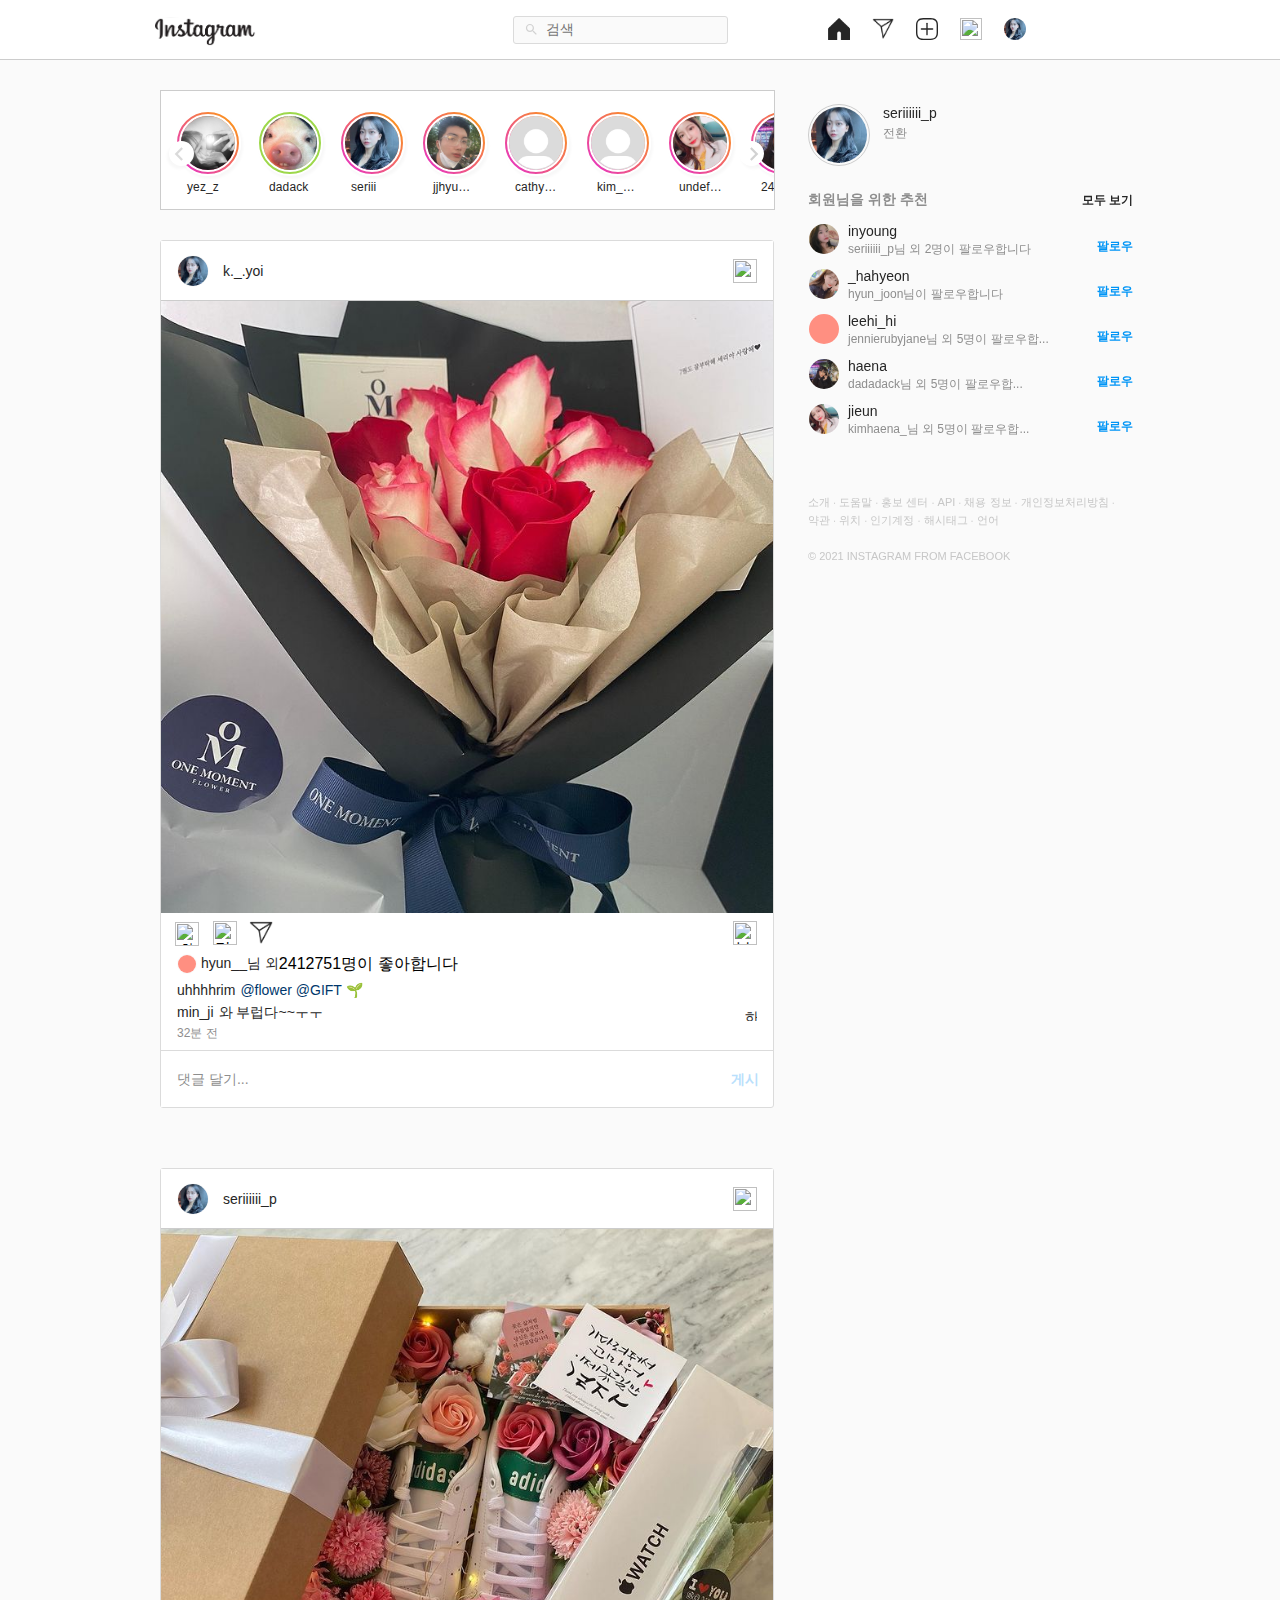
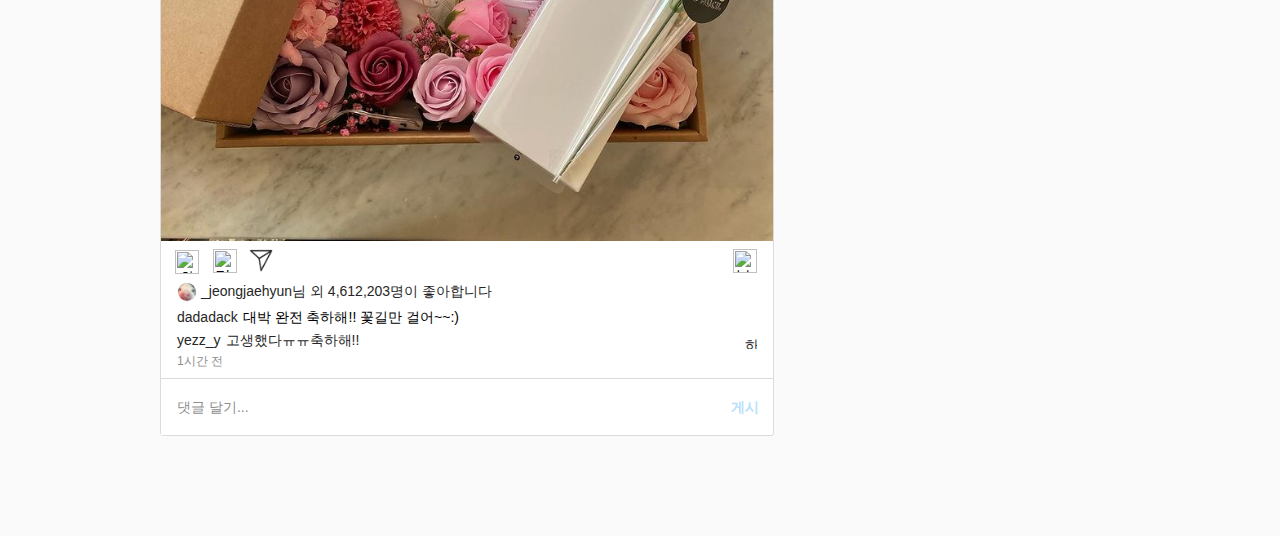
==== main.html @ aa0872ca "update" ====
<html>
  <head>
    <meta charset="utf-8">
    <meta name="viewport" content="width=device-width">
    <title>Instagram</title>
    <link href="stylesheets/common.css" rel="stylesheet" type="text/css" />
    <link href="stylesheets/main.css" rel="stylesheet" type="text/css" />
    <script src="https://code.jquery.com/jquery-3.6.0.min.js"></script>
    <script src="https://code.jquery.com/ui/1.12.1/jquery-ui.js"></script>
  </head>
  <body>
  <div id="wrap">
    <!--header-->
    <header id="header">
      <div id="header_inner">
        <div id="logo">
          <a href="#">
            <h1>
              <img src="images/logo_text.png" alt="로고"/>
            </h1>
          </a>
        </div>
        <div class="search_box">
          <input onkeyup="filter()" id="value" class="search" type="Search" name="" placeholder="검색">
          <button>
            <svg width="15" height="15" viewBox="0 0 100 100" fill="none" xmlns="http://www.w3.org/2000/svg" style="fill:#d2d2d2;">
              <path d="M64.5833 58.3333H61.2917L60.125 57.2083C64.2083 52.4583 66.6667 46.2917 66.6667 39.5833C66.6667 24.625 54.5417 12.5 39.5833 12.5C24.625 12.5 12.5 24.625 12.5 39.5833C12.5 54.5417 24.625 66.6667 39.5833 66.6667C46.2917 66.6667 52.4583 64.2083 57.2083 60.125L58.3333 61.2917V64.5833L79.1667 85.375L85.375 79.1667L64.5833 58.3333ZM39.5833 58.3333C29.2083 58.3333 20.8333 49.9583 20.8333 39.5833C20.8333 29.2083 29.2083 20.8333 39.5833 20.8333C49.9583 20.8333 58.3333 29.2083 58.3333 39.5833C58.3333 49.9583 49.9583 58.3333 39.5833 58.3333Z" fill="#d2d2d2;"/>
              <path d="M64.5833 58.3333H61.2917L60.125 57.2083C64.2083 52.4583 66.6667 46.2917 66.6667 39.5833C66.6667 24.625 54.5417 12.5 39.5833 12.5C24.625 12.5 12.5 24.625 12.5 39.5833C12.5 54.5417 24.625 66.6667 39.5833 66.6667C46.2917 66.6667 52.4583 64.2083 57.2083 60.125L58.3333 61.2917V64.5833L79.1667 85.375L85.375 79.1667L64.5833 58.3333ZM39.5833 58.3333C29.2083 58.3333 20.8333 49.9583 20.8333 39.5833C20.8333 29.2083 29.2083 20.8333 39.5833 20.8333C49.9583 20.8333 58.3333 29.2083 58.3333 39.5833C58.3333 49.9583 49.9583 58.3333 39.5833 58.3333Z" fill="url(#paint0_linear)"/>
            </svg>
          </button>
        </div>
        <div class="container">

          <div class="item">
            <span class="icon2"><img src="images/me.jpeg" alt="no"/></span>
            <span class="name">seriiiiii_p</span>
          </div>
  
          <div class="item">
            <span class="icon2"><img src="images/circle_1.jpeg" alt="no"/></span>
            <span class="name">dadack</span>
          </div>
  
          <div class="item">
            <span class="icon2"><img src="images/circle_11.jpeg" alt="no"/></span>
            <span class="name">yez_z</span>
          </div>
  
          <div class="item">
            <span class="icon2"><img src="images/circle_10.jpeg" alt="no"/></span>
            <span class="name">inyoung</span>
          </div>
  
          <div class="item">
            <span class="icon2"><img src="images/circle_8.jpeg" alt="no"/></span>
            <span class="name">_hahyeon</span>
          </div>
  
          <div class="item">
            <span class="icon2"><img src="images/circle_2.jpeg" alt="no"/></span>
            <span class="name">leehi_hi</span>
          </div>
  
          <div class="item">
            <span class="icon2"><img src="images/circle_7.jpeg" alt="no"/></span>
            <span class="name">haena</span>
          </div>
  
          <div class="item">
            <span class="icon2"><img src="images/circle_0.jpeg" alt="no"/></span>
            <span class="name">hyunJoon</span>
          </div>
        </div>
        <div class="icon">
          <ul>
            <li><a href="http://127.0.0.1:3000/main">
              <img src="images/home.png" alt="홈"/>
            </a></li>
            <li><a href="#">
              <img src="images/dm.png" alt="디엠"/>
            </a></li>
            <li class="plus"><a href="#">
              <svg  aria-label="새로운 게시물" class="_8-yf5 " color="#262626" fill="#262626" height="22" role="img" viewBox="0 0 48 48" width="22"><path d="M31.8 48H16.2c-6.6 0-9.6-1.6-12.1-4C1.6 41.4 0 38.4 0 31.8V16.2C0 9.6 1.6 6.6 4 4.1 6.6 1.6 9.6 0 16.2 0h15.6c6.6 0 9.6 1.6 12.1 4C46.4 6.6 48 9.6 48 16.2v15.6c0 6.6-1.6 9.6-4 12.1-2.6 2.5-5.6 4.1-12.2 4.1zM16.2 3C10 3 7.8 4.6 6.1 6.2 4.6 7.8 3 10 3 16.2v15.6c0 6.2 1.6 8.4 3.2 10.1 1.6 1.6 3.8 3.1 10 3.1h15.6c6.2 0 8.4-1.6 10.1-3.2 1.6-1.6 3.1-3.8 3.1-10V16.2c0-6.2-1.6-8.4-3.2-10.1C40.2 4.6 38 3 31.8 3H16.2z"></path>
                <path d="M36.3 25.5H11.7c-.8 0-1.5-.7-1.5-1.5s.7-1.5 1.5-1.5h24.6c.8 0 1.5.7 1.5 1.5s-.7 1.5-1.5 1.5z"></path><path d="M24 37.8c-.8 0-1.5-.7-1.5-1.5V11.7c0-.8.7-1.5 1.5-1.5s1.5.7 1.5 1.5v24.6c0 .8-.7 1.5-1.5 1.5z"></path>
              </svg>
            </a></li>
            <li><a href="#">
              <img src="https://s3.ap-northeast-2.amazonaws.com/cdn.wecode.co.kr/bearu/heart.png" alt="하트"/>
            </a></li>
            <li class="me" ><a href="#">
              <img src="images/me.jpeg" style="border-radius:50%;" alt="프로필"/>
            </a></li>
          </ul>
        </div>
      </div>
    </header>
    <!--main-->
    <div id="main">
      <section class="section02">
        <div class="relate_product">
          <div class="relate_item">
            <ul class="item_list">
              <li>
                <a href="#"><img src="images/circle_11.jpeg" alt="no"/></a>
                <span class="h_uhZ">yez_z</span>
              </li>
              <li>
                <a href="#"><img src="images/circle_1.jpeg" alt="no"/></a>
                <span class="h_uhZ">dadack</span>
              </li>
              <li>
                <a href="#"><img src="images/me.jpeg" alt="no"/></a>
                <span class="h_uhZ">seriii</span>
              </li>
              <li>
                <a href="#"><img src="images/circle_0.jpeg" alt="no"/></a>
                <span class="h_uhZ">jjhyun_joon</span>
              </li>
              <li>
                <a href="#"><img src="images/circle_no.jpeg" alt="no"/></a>
                <span class="h_uhZ">cathy_a_</span>
              </li>
              <li>
                <a href="#"><img src="images/circle_no.jpeg" alt="no"/></a>
                <span class="h_uhZ">kim_whal</span>
              </li>
              <li>
                <a href="#"><img src="images/circle_9.jpeg" alt="no"/></a>
                <span class="h_uhZ">undefinable_</span>
              </li>
              <li>
                <a href="#"><img src="images/circle_7.jpeg" alt="no"/></a>
                <span class="h_uhZ">24.5pk</span>
              </li>
              <li>
                <a href="#"><img src="images/circle_12.jpeg" alt="no"/></a>
                <span class="h_uhZ">soyoung</span>
              </li>
              <li>
                <a href="#"><img src="images/circle_no.jpeg" alt="no"/></a>
                <span class="h_uhZ">soooobin</span>
              </li>
              <li>
                <a href="#"><img src="images/circle_5.jpeg" alt="no"/></a>
                <span class="h_uhZ">heeyoung</span>
              </li>
              <li>
                <a href="#"><img src="images/circle_6.jpeg" alt="no"/></a>
                <span class="h_uhZ">kyung_a</span>
              </li>
              <li>
                <a href="#"><img src="images/circle_15.jpeg" alt="no"/></a>
                <span class="h_uhZ">jian_</span>
              </li>
              <li>
                <a href="#"><img src="images/circle_1.jpeg" alt="no"/></a>
                <span class="h_uhZ">daye_choi</span>
              </li>
              <li>
                <a href="#"><img src="images/circle_3.jpeg" alt="no"/></a>
                <span class="h_uhZ">dayoon_</span>
              </li>
              <li>
                <a href="#"><img src="images/circle_4.jpeg" alt="no"/></a>
                <span class="h_uhZ">soung_hyun</span>
              </li>
            </ul>
            <button type="button" class="btn_prev">
              <svg width="8.64" height="14" viewBox="0 0 9 14" fill="none" style="opacity:80%;">
                <path d="M1.68992 0L0.0449219 1.645L5.38825 7L0.0449219 12.355L1.68992 14L8.68992 7L1.68992 0Z" fill="#d2d2d2" />
              </svg>
            </button>
            <button type="button" class="btn_next">
              <svg width="8.64" height="14" viewBox="0 0 9 14" fill="none">
                <path d="M1.68992 0L0.0449219 1.645L5.38825 7L0.0449219 12.355L1.68992 14L8.68992 7L1.68992 0Z" fill="#d2d2d2" />
              </svg>
            </button>
          </div>
        </div>
      </section>
    </div>
    <!--feed-->
    <main>
      <div class="feeds">
        <article>
          <header>
            <div class="profile-of-article">
              <img class="img-profile pic" src="images/me.jpeg" alt="피드 프로필 이미지">
              <span class="userID main-id point-span">k._.yoi</span>
            </div>
            <img id="more" class="icon-react icon-more" src="https://s3.ap-northeast-2.amazonaws.com/cdn.wecode.co.kr/bearu/more.png" alt="more">
          </header>
          <div class="main-image">
            <img src="images/img_2.jpeg" alt="큰 이미지" class="mainPic">
          </div>
          <div class="icons-react">
            <div class="icons-left">
              <!--좋아요버튼-->
              <button class="visual" onclick="visual();">
              <img id="img1" class="icon-react" onclick="count('plus')" src="https://s3.ap-northeast-2.amazonaws.com/cdn.wecode.co.kr/bearu/heart.png" alt="하트">
              <svg id="img2" aria-label="좋아요 취소" class="_8-yf5 " onclick='count("minus")' color="#ed4956" fill="#ed4956" height="24" role="img" viewBox="0 0 48 48" width="24">
                <path d="M34.6 3.1c-4.5 0-7.9 1.8-10.6 5.6-2.7-3.7-6.1-5.5-10.6-5.5C6 3.1 0 9.6 0 17.6c0 7.3 5.4 12 10.6 16.5.6.5 1.3 1.1 1.9 1.7l2.3 2c4.4 3.9 6.6 5.9 7.6 6.5.5.3 1.1.5 1.6.5s1.1-.2 1.6-.5c1-.6 2.8-2.2 7.8-6.8l2-1.8c.7-.6 1.3-1.2 2-1.7C42.7 29.6 48 25 48 17.6c0-8-6-14.5-13.4-14.5z"></path>
              </svg>
              </button>
              <img class="icon-react" src="https://s3.ap-northeast-2.amazonaws.com/cdn.wecode.co.kr/bearu/comment.png" alt="말풍선">
              <img class="icon-react" src="images/dm.png" alt="DM">  
            </div>
            <img class="icon-react" src="https://s3.ap-northeast-2.amazonaws.com/cdn.wecode.co.kr/bearu/bookmark.png" alt="북마크">
          </div>
          <div class="reaction">
            <div class="liked-people">
              <img class="pic" src="images/circle_2.jpeg" alt="프로필">
              <p><span class="point-span">hyun__</span>님 <span class="point-span">외 <div id="result">2412751</div>명</span>이 좋아합니다</p>
            </div>
            <div class="description">
              <p><span class="point-span userID">uhhhhrim</span><span class="at-tag">@flower @GIFT</span> 🌱</p>
            </div>
            <div class="comment-section">
              <ul class="comments">
                <li>
                  <span><span class="point-span userID">min_ji</span>와 부럽다~~ㅜㅜ</span>
                  <div>
                    <img class="comment-more" src="https://s3.ap-northeast-2.amazonaws.com/cdn.wecode.co.kr/bearu/more.png" alt="more">
                    <div class="comment-like">
                      <img class="comment-heart" src="https://s3.ap-northeast-2.amazonaws.com/cdn.wecode.co.kr/bearu/heart.png" alt="하트">
                      <img class="comment-heart-liked" src="images/liked.png" alt="좋아요된하트">
                    </div>
                  </div>
                </li>
              </ul>
              <div class="time-log">
                <span>32분 전</span>
              </div>
            </div>
          </div>
          <div class="hl"></div>
          <div class="comment">
            <input id="input-comment" class="input-comment" type="text" placeholder="댓글 달기..." >
            <button type="submit" class="submit-comment" disabled>게시</button>
          </div>
        </article>
        <article>
          <header>
            <div class="profile-of-article">
              <img class="img-profile pic" src="images/me.jpeg" alt="피드 프로필사진">
              <span class="userID main-id point-span">seriiiiii_p</span>
            </div>
            <img class="icon-react icon-more" src="https://s3.ap-northeast-2.amazonaws.com/cdn.wecode.co.kr/bearu/more.png" alt="more">
          </header>
          <div class="main-image">
            <img src="images/img_1.jpeg" alt="no" class="mainPic">
          </div>
          <div class="icons-react">
            <div class="icons-left">
              <button class="visual" onclick="visual();">
                <img id="img3" class="icon-react" src="https://s3.ap-northeast-2.amazonaws.com/cdn.wecode.co.kr/bearu/heart.png" alt="하트">
                <svg id="img4" aria-label="좋아요 취소" class="_8-yf5 " color="#ed4956" fill="#ed4956" height="24" role="img" viewBox="0 0 48 48" width="24">
                  <path d="M34.6 3.1c-4.5 0-7.9 1.8-10.6 5.6-2.7-3.7-6.1-5.5-10.6-5.5C6 3.1 0 9.6 0 17.6c0 7.3 5.4 12 10.6 16.5.6.5 1.3 1.1 1.9 1.7l2.3 2c4.4 3.9 6.6 5.9 7.6 6.5.5.3 1.1.5 1.6.5s1.1-.2 1.6-.5c1-.6 2.8-2.2 7.8-6.8l2-1.8c.7-.6 1.3-1.2 2-1.7C42.7 29.6 48 25 48 17.6c0-8-6-14.5-13.4-14.5z"></path>
                </svg>
                </button>
              <img class="icon-react" src="https://s3.ap-northeast-2.amazonaws.com/cdn.wecode.co.kr/bearu/comment.png" alt="말풍선">
              <img class="icon-react" src="images/dm.png" alt="DM">  
            </div>
            <img class="icon-react" src="https://s3.ap-northeast-2.amazonaws.com/cdn.wecode.co.kr/bearu/bookmark.png" alt="북마크">
          </div>
          <div class="reaction">
            <div class="liked-people">
              <img class="pic" src="images/circle_1.jpeg" alt="프로필">
              <p><span class="point-span">_jeongjaehyun</span>님 <span class="point-span" id="result1">외 4,612,203명</span>이 좋아합니다</p>
            </div>
            <div class="description">
              <p><span class="point-span userID">dadadack</span>대박 완전 축하해!! 꽃길만 걸어~~:)</p>
            </div>
            <div class="comment-section">
              <ul class="comments">
                <li>
                  <span><span class="point-span userID">yezz_y</span>고생했다ㅠㅠ축하해!!</span>
                  <div>
                    <img class="comment-more" src="https://s3.ap-northeast-2.amazonaws.com/cdn.wecode.co.kr/bearu/more.png" alt="more">
                    <div class="comment-like">
                      <img class="comment-heart" oclick='count("plus")' src="https://s3.ap-northeast-2.amazonaws.com/cdn.wecode.co.kr/bearu/heart.png" alt="하트">
                      <img class="comment-heart-liked" oclick='count("minus")' src="images/liked.png" alt="좋아요된하트">
                    </div>
                  </div>
                </li>
              </ul>
              <div class="time-log">
                <span>1시간 전</span>
              </div>
            </div>
          </div>
          <div class="hl"></div>
          <div class="comment">
            <input id="input-comment2" class="input-comment" type="text" placeholder="댓글 달기..." >
            <button type="submit" class="submit-comment" disabled>게시</button>
          </div>
        </article>
      </div>
      <div class="main-right">
        <div class="myProfile">
          <img class="pic" src="images/me.jpeg" alt="프로필">
          <div class="pic_2">
            <span class="userID point-span">seriiiiii_p</span>
            <a href="#"><span class="sub-span">전환</span></a>  
          </div>
        </div>
        <div class="section-recommend">
          <div class="menu-title">
            <span class="sub-title">회원님을 위한 추천</span>
            <a href="#"><span class="find-more">모두 보기</span></a>
          </div>
          <ul class="recommend-list">
            <li>
              <div class="recommend-friend-profile">
                <img class="img-profile" src="images/circle_10.jpeg" alt="프로필">
                <div class="profile-text">
                  <span class="userID point-span">inyoung</span>
                  <span class="sub-span">seriiiiii_p님 외 2명이 팔로우합니다</span>
              </div>
              </div>
              <span class="btn-follow">팔로우</span>
            </li>
            <li>
              <div class="recommend-friend-profile">
                <img class="img-profile" src="images/circle_8.jpeg" alt="프로필">
                <div class="profile-text">
                  <span class="userID point-span">_hahyeon</span>
                  <span class="sub-span">hyun_joon님이 팔로우합니다</span>  
                </div>
              </div>
              <span class="btn-follow">팔로우</span>
            </li>
            <li>
              <div class="recommend-friend-profile">
                <img class="img-profile" src="images/circle_2.jpeg" alt="프로필">
                <div class="profile-text">
                  <span class="userID point-span">leehi_hi</span>
                  <span class="sub-span">jennierubyjane님 외 5명이 팔로우합...</span>  
                </div>
              </div>
              <span class="btn-follow">팔로우</span>
            </li>
            <li>
              <div class="recommend-friend-profile">
                <img class="img-profile" src="images/circle_7.jpeg" alt="프로필">
                <div class="profile-text">
                  <span class="userID point-span">haena</span>
                  <span class="sub-span">dadadack님 외 5명이 팔로우합...</span>  
                </div>
              </div>
              <span class="btn-follow">팔로우</span>
            </li>
            <li>
              <div class="recommend-friend-profile">
                <img class="img-profile" src="images/circle_9.jpeg" alt="프로필">
                <div class="profile-text">
                  <span class="userID point-span">jieun</span>
                  <span class="sub-span">kimhaena_님 외 5명이 팔로우합...</span>  
                </div>
              </div>
              <span class="btn-follow">팔로우</span>
            </li>
          </ul>
        </div>
        <footer>
          <p class="insta-sccript">
            소개 ∙ 도움말 ∙ 홍보 센터 ∙ API ∙ 채용 정보 ∙ 개인정보처리방침 ∙ <br>약관 ∙ 위치 ∙ 인기계정 ∙ 해시태그 ∙ 언어
            <br><br>
            © 2021 INSTAGRAM FROM FACEBOOK
          </p>
        </footer>
      </div>
    </main>
    <!--pop_up-->
    <div id="new_feed">
      <button>
        <svg width="35px" height="35px" viewBox="0 0 100 100" fill="#383838;" xmlns="http://www.w3.org/2000/svg">
          <path d="M79.1673 26.709L73.2923 20.834L50.0007 44.1257L26.709 20.834L20.834 26.709L44.1257 50.0007L20.834 73.2923L26.709 79.1673L50.0007 55.8757L73.2923 79.1673L79.1673 73.2923L55.8757 50.0007L79.1673 26.709Z" fill="#383838;"/>
          <path d="M79.1673 26.709L73.2923 20.834L50.0007 44.1257L26.709 20.834L20.834 26.709L44.1257 50.0007L20.834 73.2923L26.709 79.1673L50.0007 55.8757L73.2923 79.1673L79.1673 73.2923L55.8757 50.0007L79.1673 26.709Z" fill="url(#paint0_linear)"/>
          </svg>            
      </button>
      <div class="new_feed_inner">
        <h3>새 게시물 만들기</h3>
        <div>
          <svg aria-label="이미지나 동영상과 같은 미디어를 나타내는 아이콘" class="_8-yf5 " color="#262626" fill="#262626" height="77" role="img" viewBox="0 0 97.6 77.3" width="96">
            <path d="M16.3 24h.3c2.8-.2 4.9-2.6 4.8-5.4-.2-2.8-2.6-4.9-5.4-4.8s-4.9 2.6-4.8 5.4c.1 2.7 2.4 4.8 5.1 4.8zm-2.4-7.2c.5-.6 1.3-1 2.1-1h.2c1.7 0 3.1 1.4 3.1 3.1 0 1.7-1.4 3.1-3.1 3.1-1.7 0-3.1-1.4-3.1-3.1 0-.8.3-1.5.8-2.1z" fill="currentColor"></path>
            <path d="M84.7 18.4L58 16.9l-.2-3c-.3-5.7-5.2-10.1-11-9.8L12.9 6c-5.7.3-10.1 5.3-9.8 11L5 51v.8c.7 5.2 5.1 9.1 10.3 9.1h.6l21.7-1.2v.6c-.3 5.7 4 10.7 9.8 11l34 2h.6c5.5 0 10.1-4.3 10.4-9.8l2-34c.4-5.8-4-10.7-9.7-11.1zM7.2 10.8C8.7 9.1 10.8 8.1 13 8l34-1.9c4.6-.3 8.6 3.3 8.9 7.9l.2 2.8-5.3-.3c-5.7-.3-10.7 4-11 9.8l-.6 9.5-9.5 10.7c-.2.3-.6.4-1 .5-.4 0-.7-.1-1-.4l-7.8-7c-1.4-1.3-3.5-1.1-4.8.3L7 49 5.2 17c-.2-2.3.6-4.5 2-6.2zm8.7 48c-4.3.2-8.1-2.8-8.8-7.1l9.4-10.5c.2-.3.6-.4 1-.5.4 0 .7.1 1 .4l7.8 7c.7.6 1.6.9 2.5.9.9 0 1.7-.5 2.3-1.1l7.8-8.8-1.1 18.6-21.9 1.1zm76.5-29.5l-2 34c-.3 4.6-4.3 8.2-8.9 7.9l-34-2c-4.6-.3-8.2-4.3-7.9-8.9l2-34c.3-4.4 3.9-7.9 8.4-7.9h.5l34 2c4.7.3 8.2 4.3 7.9 8.9z" fill="currentColor"></path><path d="M78.2 41.6L61.3 30.5c-2.1-1.4-4.9-.8-6.2 1.3-.4.7-.7 1.4-.7 2.2l-1.2 20.1c-.1 2.5 1.7 4.6 4.2 4.8h.3c.7 0 1.4-.2 2-.5l18-9c2.2-1.1 3.1-3.8 2-6-.4-.7-.9-1.3-1.5-1.8zm-1.4 6l-18 9c-.4.2-.8.3-1.3.3-.4 0-.9-.2-1.2-.4-.7-.5-1.2-1.3-1.1-2.2l1.2-20.1c.1-.9.6-1.7 1.4-2.1.8-.4 1.7-.3 2.5.1L77 43.3c1.2.8 1.5 2.3.7 3.4-.2.4-.5.7-.9.9z" fill="currentColor"></path>
        </svg>
          <span>사진과 동영상을 여기에 끌어다 놓으세요</span>
          <button><a>컴퓨터에서 선택</a></button>
        </div>
      </div>
    </div>
    <!--pop_up-->
    <div id="profile_box" style="width:100%; height:100%; display:none;">
      <div class="box"></div>
      <div id="my_profile">
        <div>
          <ul>
            <li>
              <a href="#">
                <svg aria-label="프로필" class="_8-yf5 " color="#262626" fill="#262626" height="16" role="img" viewBox="0 0 32 32" width="16">
                  <path d="M16 0C7.2 0 0 7.1 0 16c0 4.8 2.1 9.1 5.5 12l.3.3C8.5 30.6 12.1 32 16 32s7.5-1.4 10.2-3.7l.3-.3c3.4-3 5.5-7.2 5.5-12 0-8.9-7.2-16-16-16zm0 29c-2.8 0-5.3-.9-7.5-2.4.5-.9.9-1.3 1.4-1.8.7-.5 1.5-.8 2.4-.8h7.2c.9 0 1.7.3 2.4.8.5.4.9.8 1.4 1.8-2 1.5-4.5 2.4-7.3 2.4zm9.7-4.4c-.5-.9-1.1-1.5-1.9-2.1-1.2-.9-2.7-1.4-4.2-1.4h-7.2c-1.5 0-3 .5-4.2 1.4-.8.6-1.4 1.2-1.9 2.1C4.2 22.3 3 19.3 3 16 3 8.8 8.8 3 16 3s13 5.8 13 13c0 3.3-1.2 6.3-3.3 8.6zM16 5.7c-3.9 0-7 3.1-7 7s3.1 7 7 7 7-3.1 7-7-3.1-7-7-7zm0 11c-2.2 0-4-1.8-4-4s1.8-4 4-4 4 1.8 4 4-1.8 4-4 4z"></path>
                </svg>
              </a>
            </li>
            <li><a href="#"><span>프로필</span></a></li>
          </ul>
        </div>
        <div>
          <ul>
            <li>
              <a href="#">
                <svg aria-label="저장됨" class="_8-yf5 " color="#262626" fill="#262626" height="16" role="img" viewBox="0 0 32 32" width="16">
                  <path d="M28.7 32c-.4 0-.8-.2-1.1-.4L16 19.9 4.4 31.6c-.4.4-1.1.6-1.6.3-.6-.2-.9-.8-.9-1.4v-29C1.8.7 2.5 0 3.3 0h25.4c.8 0 1.5.7 1.5 1.5v29c0 .6-.4 1.2-.9 1.4-.2.1-.4.1-.6.1zM4.8 3v23.9l9.4-9.4c.9-.9 2.6-.9 3.5 0l9.4 9.4V3H4.8z"></path>
                </svg>
              </a>
            </li>
            <li><a href="#"><span>저장됨</span></a></li>
          </ul>
        </div>
        <div>
          <ul>
            <li>
              <a href="#">
                <svg aria-label="설정" class="_8-yf5 " color="#262626" fill="#262626" height="16" role="img" viewBox="0 0 32 32" width="16">
                  <path d="M31.2 13.4l-1.4-.7c-.1 0-.2-.1-.2-.2v-.2c-.3-1.1-.7-2.1-1.3-3.1v-.1l-.2-.1v-.3l.5-1.5c.2-.5 0-1.1-.4-1.5l-1.9-1.9c-.4-.4-1-.5-1.5-.4l-1.5.5H23l-.1-.1h-.1c-1-.5-2-1-3.1-1.3h-.2c-.1 0-.1-.1-.2-.2L18.6.9c-.2-.5-.7-.9-1.2-.9h-2.7c-.5 0-1 .3-1.3.8l-.7 1.4c0 .1-.1.2-.2.2h-.2c-1.1.3-2.1.7-3.1 1.3h-.1l-.1.2h-.3l-1.5-.5c-.5-.2-1.1 0-1.5.4L3.8 5.7c-.4.4-.5 1-.4 1.5l.5 1.5v.5c-.5 1-1 2-1.3 3.1v.2c0 .1-.1.1-.2.2l-1.4.7c-.6.2-1 .7-1 1.2v2.7c0 .5.3 1 .8 1.3l1.4.7c.1 0 .2.1.2.2v.2c.3 1.1.7 2.1 1.3 3.1v.1l.2.1v.3l-.5 1.5c-.2.5 0 1.1.4 1.5l1.9 1.9c.3.3.6.4 1 .4.2 0 .3 0 .5-.1l1.5-.5H9l.1.1h.1c1 .5 2 1 3.1 1.3h.2c.1 0 .1.1.2.2l.7 1.4c.2.5.7.8 1.3.8h2.7c.5 0 1-.3 1.3-.8l.7-1.4c0-.1.1-.2.2-.2h.2c1.1-.3 2.1-.7 3.1-1.3h.1l.1-.1h.3l1.5.5c.1 0 .3.1.5.1.4 0 .7-.1 1-.4l1.9-1.9c.4-.4.5-1 .4-1.5l-.5-1.5V23l.1-.1v-.1c.5-1 1-2 1.3-3.1v-.2c0-.1.1-.1.2-.2l1.4-.7c.5-.2.8-.7.8-1.3v-2.7c0-.5-.4-1-.8-1.2zM16 27.1c-6.1 0-11.1-5-11.1-11.1S9.9 4.9 16 4.9s11.1 5 11.1 11.1-5 11.1-11.1 11.1z"></path>
                </svg>
              </a>
            </li>
            <li><a href="#"><span>설정</span></a></li>
          </ul>
        </div>
        <div>
          <ul>
            <li>
              <a href="#">
                <svg aria-label="계정 전환" class="_8-yf5 " color="#262626" fill="#262626" height="16" role="img" viewBox="0 0 32 32" width="16">
                  <path d="M10.3 10.7c0-.8-.7-1.5-1.5-1.5H4.9C7.2 5.4 11.4 3 16 3c3.6 0 7 1.5 9.5 4.1.5.6 1.5.6 2.1.1.6-.6.6-1.5.1-2.1-3-3.2-7.3-5-11.7-5C10.7 0 6 2.5 3 6.7V3.5C3 2.7 2.3 2 1.5 2S0 2.7 0 3.5v7.2c0 .8.7 1.5 1.5 1.5h7.3c.8 0 1.5-.6 1.5-1.5zm20.2 9.1h-7.2c-.8 0-1.5.7-1.5 1.5s.7 1.5 1.5 1.5h3.8C24.8 26.6 20.6 29 16 29c-3.6 0-7-1.5-9.5-4.1-.5-.6-1.5-.6-2.1-.1-.6.6-.6 1.5-.1 2.1 3 3.2 7.3 5 11.7 5 5.3 0 10-2.5 13-6.7v3.2c0 .8.7 1.5 1.5 1.5s1.5-.7 1.5-1.5v-7.2c0-.8-.7-1.4-1.5-1.4z"></path>
                </svg>
              </a>
            </li>
            <li><a href="#"><span>계정 전환</span></a></li>
          </ul>
        </div>
        <div>
          <ul>
            <li style="margin-left:55px;"><a href="#"><span>로그아웃</span></a></li>
          </ul>
        </div>
      </div>
    </div>
    <!--MORE_POP_UP-->
    <div id="more_background">
      <div id="more_box">
        <ul>
          <li><a style="color:#ed4956;" href="#">신고</a></li>
          <li><a style="color:#ed4956;" href="#">팔로우 취소</a></li>
          <li><a href="#">게시물로 이동</a></li>
          <li><a href="#">퍼가기</a></li>
          <li class="x"><a style="border-bottom:none;" href="#">취소</a></li>
        </ul>
      </div>
    </div>
  </div>
    <script src="javascripts/main.js"></script>
  </body>
</html>
---- stylesheets/common.css ----
* {
  box-sizing: border-box;
  font-family: 'helvetica neue', 'Apple SD Gothic Neo', Roboto, Helvetica, Arial, sans-serif;
}

body {
  background-color: #fafafa;
  padding: 0;
  margin: 0;
}
p, span {
  font-size: 14px;
}
ul,li {
  margin: 0;
  padding: 0;
  list-style-type: none;
  list-style-position: inside;
}
a{text-decoration:none;
  cursor:pointer;}
button{cursor:pointer;}
---- stylesheets/main.css ----
#wrap{width:100%;}
header{width:100%;
    height:54px;
    z-index:10;
    background-color:#fff;
    border-bottom:1px solid #ccc;}
header div{float:left;}  
#header{position:fixed;
        top:0;
        z-index:3;}
#header_inner{
    text-align:center;
    width:975px;
    height:54px;
    margin:0 auto;
} 
#logo{width:360px;
        height:36px;
        position:relative;
        top:-7px;
        left:0;
        text-align:left;} 
#logo img{width:103px;
        height:29px;}  
.search_box{position:relative;
            top:13px;
            left:0;
            width:215px;
            height:28px;}
.search_box button{
    position: absolute;
    left: 5px;
    top: 50%;
    width: 10px;
    height: 10px;
    margin-top: -8.5px;
    background: none;
    border: none;
}
.search_box input{
    width:215px;
    height:28px;
    background: rgba(var(--b3f,250,250,250),1);
    border-radius:3px;
    border: solid 1px rgba(var(--b6a,219,219,219),1);
}    
.search_box input::placeholder{font-size:14px;
                                font-weight:300;
                                position:relative;
                                left:30px;} 
.container{
    background: #fff;
    padding: 1%;
    width: 216px;
    height: 200px;
    overflow-y: scroll;
    position: absolute;
    top: 44px;
    left: 50%;
    margin-left:-130px;
    display: none;
    box-shadow: 4px 6px 10px rgb(0 0 0 / 8%);
    border-radius: 9px;

}

.item{
  margin: 3% 0px;
  display: flex;
  align-items: center;
  width:140px;
}
.icon2{
  width: 25px;
  height: 25px;
  background: #E0D3B6;
  color: white;
  text-align: center;
  line-height: 25px;
  border-radius: 50%;
  margin-right: 8px;
}
.icon2 > img{
    width: 25px;
    height: 25px;
    border-radius: 50%;
}
.name{
    font-size: 14px;
    font-weight: 600;
    color: #333;
}
                                  
.icon li{float:left;
        width:22px;
        height:22px;
        margin-left:22px;}
.icon li:nth-child(1){margin-left:0px;}        
.icon{width:266px;
        height:22px;
        left:100px;
        top:15px;
        position:relative;}              
footer p {
    font-size: 11px;
    color: #c7c7c7;
    line-height: 18px;
}
.pic {
    border-radius: 100%;
}
span.userID {
    margin-right: 5px;
}
span.sub-span {
    font-size: 12px;
    color: #8e8e8e;
}
span.point-span {
    font-weight: 500;
    font-size: 14px;
    color: #262626;
}
/*****************section_02********************/
.section02 {
    width: 616px;
    margin: 90px auto 44px;
    background-color:#fff;
  }

  .relate_product {
    width: 615px;
    height: 120px;
    color: #383838;
    line-height: 32px;
    background-color: #fff;
    border: 1px solid #ccc;
    margin-left: -172px;
    position:absolute;
  }
  .relate_product .relate_tit {
    font-size: 16px;
    line-height: 37px;
  }
  .relate_product .relate_item {
    position: relative;
    overflow: hidden;
    width: 615px;
    height: 120px;
    float: right;
  }
  .item_list {
    width: 2000px;
  }
  .item_list li {
    float: left;
    font-size: 13px;
    margin-left: 16px;
    border: 2px solid #fff;
    box-shadow: 2px 3px 3px rgb(0 0 0 / 3%);
    border-radius: 50%;
    width: 66px;
    height: 66px;
    margin-top: 19px;
    background: linear-gradient(45deg,#e425d9,orange ) border-box;
  }
  .item_list li:nth-child(2) {
    float: left;
    font-size: 13px;
    margin-left: 16px;
    border: 2px solid #fff;
    box-shadow: 2px 3px 3px rgb(0 0 0 / 3%);
    border-radius: 50%;
    width: 66px;
    height: 66px;
    margin-top: 19px;
    background: #9dd84b
  }
  .item_list li img{
    width: 58px;
    height: 58px;
    margin: 0 auto;
    margin: 2px;
    border-radius: 50%;
    border: 2.5px solid #fff;
  }
  .icon li img{width:22px;
                height:22px;}
  .item_list span{
    color: #262626;
    color: rgba(var(--i1d,38,38,38),1);
    display: block;
    font-size: 12px;
    line-height: 16px;
    max-width: 64px;
    overflow: hidden;
    position: absolute;
    text-align: center;
    text-overflow: ellipsis;
    top: 68px;
    white-space: nowrap;
  }
  .h_uhZ {
    letter-spacing: .01em;
    max-width: 74px;
    padding:20px 10px;
    text-align:center;
}
  .relate_item button {
    position: absolute;
    top: 50px;
    width: 25px;
    height: 25px;
    text-align: right;
    padding-right: 5px;
    border: none;
    border-radius: 50%;
    background-color: #fff;
    box-shadow: 2px 3px 3px rgb(0 0 0 / 3%);
  }
  .btn_prev {
    left: 10px;
    background: none;
    transform: matrix(-1, 0, 0, 1, 0, 0);
  }
  .btn_next {
    right: 10px;
    background: none;
  }
/* nav */
nav {
    width: 100%;
    height: 54px;
    position: fixed;
    display: flex;
    justify-content: center;
    background-color: white;
    border-bottom: 1px solid #DBDBDB;
}
.nav-container {
    max-width: 1000px;
    padding: 0 20px;
    display: flex;
    align-items: center;
}
nav div.nav-1, nav div.nav-2 {
    width: 370px;
    display: flex;
    align-items: center;
}
div.nav-2 {
    justify-content: flex-end;
}
nav img {
    height: 22px;
}
.vl {
    height: 22px;
    margin: 0 10px;
    border-left: 1px solid #262626;
}
.logo_instagram_txt {
    height: 30px;
}
.nav-2 img {
    margin-left: 20px;
}
.input-search {
    width: 200px;
    height: 12px;
    padding: 7px;
    box-sizing: content-box;
    background-color: #fafafa;
    border: 1px solid #DBDBDB;
    border-radius: 3px;
    background-image: url("[data-uri]");
    background-size: 14px;
    background-repeat: no-repeat;
    background-position: 38% center;
    text-indent: 10%;
    font-size: 14px;
}
.input-search:focus {
    background-position: 4% center;
    outline: none;
    }
.input-search::placeholder, .input-search:not(:focus) {
    text-align: center;
    vertical-align: center;
    font-weight: 300;
    font-size: 14px;
    color: #8e8e8e;
}
.input-search:focus::placeholder {
    text-align: start;
}
.input-search::-webkit-search-cancel-button {
    -webkit-appearance: none;
    height: 14px;
    width: 14px;
    background-repeat: no-repeat;
    background-size: 13px;
    background-position: center left;
    background-image: url('../img/cancel.png');
  }
/* main */
main {
    width: 960px;
    margin: 0 auto;
    padding-top: 150px;
    padding-bottom: 40px;
}
.main-right {
    width: 310px;
    display: inline-block;
    position: fixed;
    top: 94px;
}
.pic_2{position:absolute;}
.feeds {
    width: 614px;
    margin-right: 34px;
    display: inline-block;
}
article, .section-story {
    background-color: #fff;
    border-radius: 3px;
    border: 1px solid #DBDBDB;
}
article {
    margin-bottom: 60px;
}
.section-story, .section-recommend {
    width: 325px;
    overflow-y: hidden;
}
.section-story {
    height: 212px;
    margin-bottom: 20px;
    overflow-y: auto;
}
.section-recommend {
    height: 291px;
}
/* article */
header {
    height: 60px;
    padding: 0 16px;
    display: flex;
    align-items: center;
    justify-content: space-between;
}
.profile-of-article {
    display: flex;
    align-items: center;
}
.img-profile {
    width: 32px;
    height: 32px;
    border: 1px solid #fafafa;
    border-radius: 100%;
}
.main-image img {
    width: 612px;
}
.main-id {
    margin-left: 14px;
}
.icon-more {
    justify-self: end;
}
.icons-react {
    height: 40px;
    padding: 0 16px;
    display: flex;
    align-items: center;
    justify-content: space-between;
}
.icon-react {
    width: 24px;
    height: 24px;
}
.icons-left {
    display: flex;
    align-items: center;
}
.icons-left .icon-react {
    margin-right: 12px;
}
/* article text data */
.reaction {
    padding: 0 16px;
}
.liked-people {
    display: flex;
    align-items: center;
    height: 18px;
    margin: 2px 0 8px 0;
}
.liked-people img {
    display: inline-block;
    margin-right: 4px;
    width: 20px;
    height: 20px;
    border: 1px solid #fafafa;
}
.liked-people p {
    display: inline-block;
    color: #262626;
    font-size: 14px;
}
.visual{background:none;
        border:none;
        width:24px;
        margin-left:-8px;
        margin-right:20px;
        height:24px;}      
.description {
    display: flex;
    align-items: center;
    height: 18px;
}
span.at-tag {
    color: #00376B;
}
ul.comments {
    margin-top: 5px;
}
ul.comments li {
    height: 21px;
    display: flex;
    justify-content: space-between;
    color: #262626;
    font-size: 14px;
}
.comments li div {
    display: flex;
    align-items: center;
}
ul.comments li:hover .comment-more {
    display: inline-block;
}
img.comment-more {
    box-sizing: content-box;
    width: 26px;
    padding: 10px;
    display: none;
    opacity: 50%;
    cursor: pointer;
}
img.comment-heart {
    width: 12px;
    height: 12px;
    display: inline-block;
    cursor: pointer;
}
img.comment-heart-liked {
    width: 12px;
    height: 12px;
    display: none;
    cursor: pointer;
}
div.time-log {
    margin-bottom: 8px;
}
div.time-log span {
    height: 18px;
    font-size: 12px;
    color: #8e8e8e;
}
.hl {
    border-top: 1px solid #DBDBDB;
    width: 612px;
}
/* comment input */
.input-comment {
    font-size: 14px;
    width: 560px;
    height: 18px;
    padding: 28px 16px;
    border-style: none;
    box-sizing: border-box;
    color: #262626;
}
.input-comment:focus {
	outline: none;
}
.input-comment::placeholder {
    color: #8e8e8e;
}
button.submit-comment {
    color: #0095f6;
    background-color: #fff;
    border-style: none;
    height: 40px;
    width: 40px;
    padding: 4px;
    font-size: 14px;
    font-weight: 600;
}
.submit-comment:disabled {
    color: #B9DFFC;
}
button.submit-comment:focus {
    outline: none;
}
/* main-right */
.myProfile {
    width:62px;
    background-color: #fafafa;
    background-color: rgba(var(--b3f,250,250,250),1);
    border-radius: 50%;
    -webkit-box-sizing: border-box;
    box-sizing: border-box;
    display: block;
    -webkit-box-flex: 0;
    -webkit-flex: 0 0 auto;
    -ms-flex: 0 0 auto;
    flex: 0 0 auto;
    border:1px solid #ccc;
    position: relative;
    height: 62px;
    margin-top: 10px;
    margin-bottom: 25px;
    align-items: center;
}
.myProfile img {
    width: 56px;
    height: 56px;
    margin:2px;

}
.myProfile div {
    display: inline-block;
    margin-left: 14px;
}
.myProfile div span {
    display: block;
}
.myProfile div span.userID {
    margin-bottom: 4px;
}
/* story & recommendation */
.menu-title {
    display: flex;
    justify-content: space-between;
    align-items: center;
    margin-bottom: 14px;
}
.sub-title {
    font-size: 14px;
    color: #8e8e8e;
    font-weight: 600;
}
.find-more {
    font-size: 12px;
    font-weight: 600;
    color: #262626;
}
.story-list li, .recommend-list li {
    display: flex;
    align-items: flex-start;
}
ul.story-list img.story {
    box-sizing: content-box;
    border: 2px solid #fff;
}
div.gradient-wrap {
    width: 40px;
    height: 40px;
    display: flex;
    justify-content: center;
    align-items: center;
    border-radius: 100%;
    background: radial-gradient(circle at bottom left, #F58529 20%, #C42D91);
}
ul.story-list .profile-text {
    margin-top: 3px;
}
.profile-text {
    display: inline-block;
    margin: 0 0 10px 8px;
}
.profile-text span {
    display: block;
}
.profile-text span.userID {
    margin-bottom: 2px;
}
.recommend-list li {
    display: flex;
    justify-content: space-between;
    align-items: flex-start;
}
.btn-follow {
    padding-top: 15px;
    color: #0095f6;
    font-weight: 600;
    font-size: 12px;
}
.recommend-friend-profile {
    display: flex;
    align-items: flex-start;
}
/*new feed*/
#new_feed{display:none;
            width:100%;
            height:100%;
            position:absolute;
            position:fixed;
            z-index:10;
            top:0;
            left:0;
            background-color: rgba(0,0,0,.85);}
.new_feed_inner{
    width: 469px;
    height:511px;
    border-radius:20px;
    max-width: 855px;
    min-width: 348px;
    min-height: 391px;
    max-height: 898px;
    position:relative;
    top:50%;
    left:50%;
    margin-top:-255.5px;
    margin-left:-234.5px;
    background-color:#fff;}
.new_feed_inner h3{
    width: 469px;
    max-width: 855px;
    min-width: 348px;
    height:42px;
    line-height:42px;
    text-align:center;
    border-bottom:1px solid #ccc;
}    
.new_feed_inner svg{width:96px;
                    height:77px;
                    margin-top:130px;
                    left:50%;
                    position:relative;
                    margin-left:-48px;}
.new_feed_inner span{position:relative;
                    font-size:22px;
                    top:32px;}
#new_feed > button{border: none;
    background: none;
    fill: #fff;
    float: right;
    margin-top: 20px;
    margin-right:20px;}                     
.new_feed_inner button{
    width:108px;
    height:30px;
    border: 1px solid transparent;
    background-color: #0095f6;
    background-color: rgba(var(--d69,0,149,246),1);
    position:relative;
    margin-top:50px;
    margin-left:180px;
    border-radius:5px;
}
.new_feed_inner button a{font-size:14px;
                        color:#fff;
                        font-weight:500;
                        position:relative;
                        z-index:11;} 
#my_profile{
    top:59px;
    left:900px;
    width:230px;
    height:194px;
    box-shadow: 0 0 5px 1px rgba(var(--jb7,0,0,0),.0975);
    background: #fff;
    background: rgba(var(--d87,255,255,255),1);
    border-radius: 6px;
    -webkit-box-shadow: 0 0 5px 1px rgb(0 0 0 / 10%);
    box-shadow: 0 0 5px 1px rgb(0 0 0 / 10%);
    position: absolute;
    z-index: 3;
}
.box{
    background: #fff;
    background: rgba(var(--d87,255,255,255),1);
    border: 1px solid #000;
    border: 1px solid rgba(var(--f23,255,255,255),1);
    bottom: -6px;
    -webkit-box-shadow: 0 0 5px 1px rgb(0 0 0 / 10%);
    box-shadow: 0 0 5px 1px rgb(0 0 0 / 10%);
    -webkit-box-shadow: 0 0 5px 1px rgba(var(--jb7,0,0,0),.0975);
    box-shadow: 0 0 5px 1px rgba(var(--jb7,0,0,0),.0975);
    height: 14px;
    position: absolute;
    box-shadow: 0 0 5px 1px rgba(var(--jb7,0,0,0),.0975);
    -webkit-transform: rotate(
45deg);
    transform: rotate(
45deg);
    width: 14px;
    left:1080px;
    top:51px;
    z-index:3;
}
#my_profile div{
    width:230px;
    height:37px;
}
#my_profile div span{
    font-size: 14px;
    line-height: 18px;
    font-weight:400;
    color:#262626;
}
#my_profile div:nth-child(1){margin-top:10px;}
#my_profile div:nth-child(5){margin-top:7px;}
#my_profile div:nth-child(4){border-bottom:1px solid #ccc;}
#my_profile div li{float:left;}
#my_profile div li{margin-left:20px;}
/*more_box*/
#more_background{width:100%;
                height:100%;
                background-color: rgba(0,0,0,.65);
                position:absolute;
                top:0;
                left:0;
                display:none;
                position:fixed;
                z-index:10;}
#more_box{width:400px;
            height:240px;
            top:50%;
            left:50%;
            margin-top:-120px;
            margin-left:-240px;
            position:absolute;
            background-color: #fff;
            background-color: rgba(var(--f23,255,255,255),1);
            border-radius: 12px;
            overflow: hidden;}
#more_box li{width:400px;
            height:48px;
            text-align:center;
            line-height:48px;
            border-bottom:1px solid #dbdbdb;
            font-size:14px;
        font-weight:500;}
#more_box li a{color:#262626;}
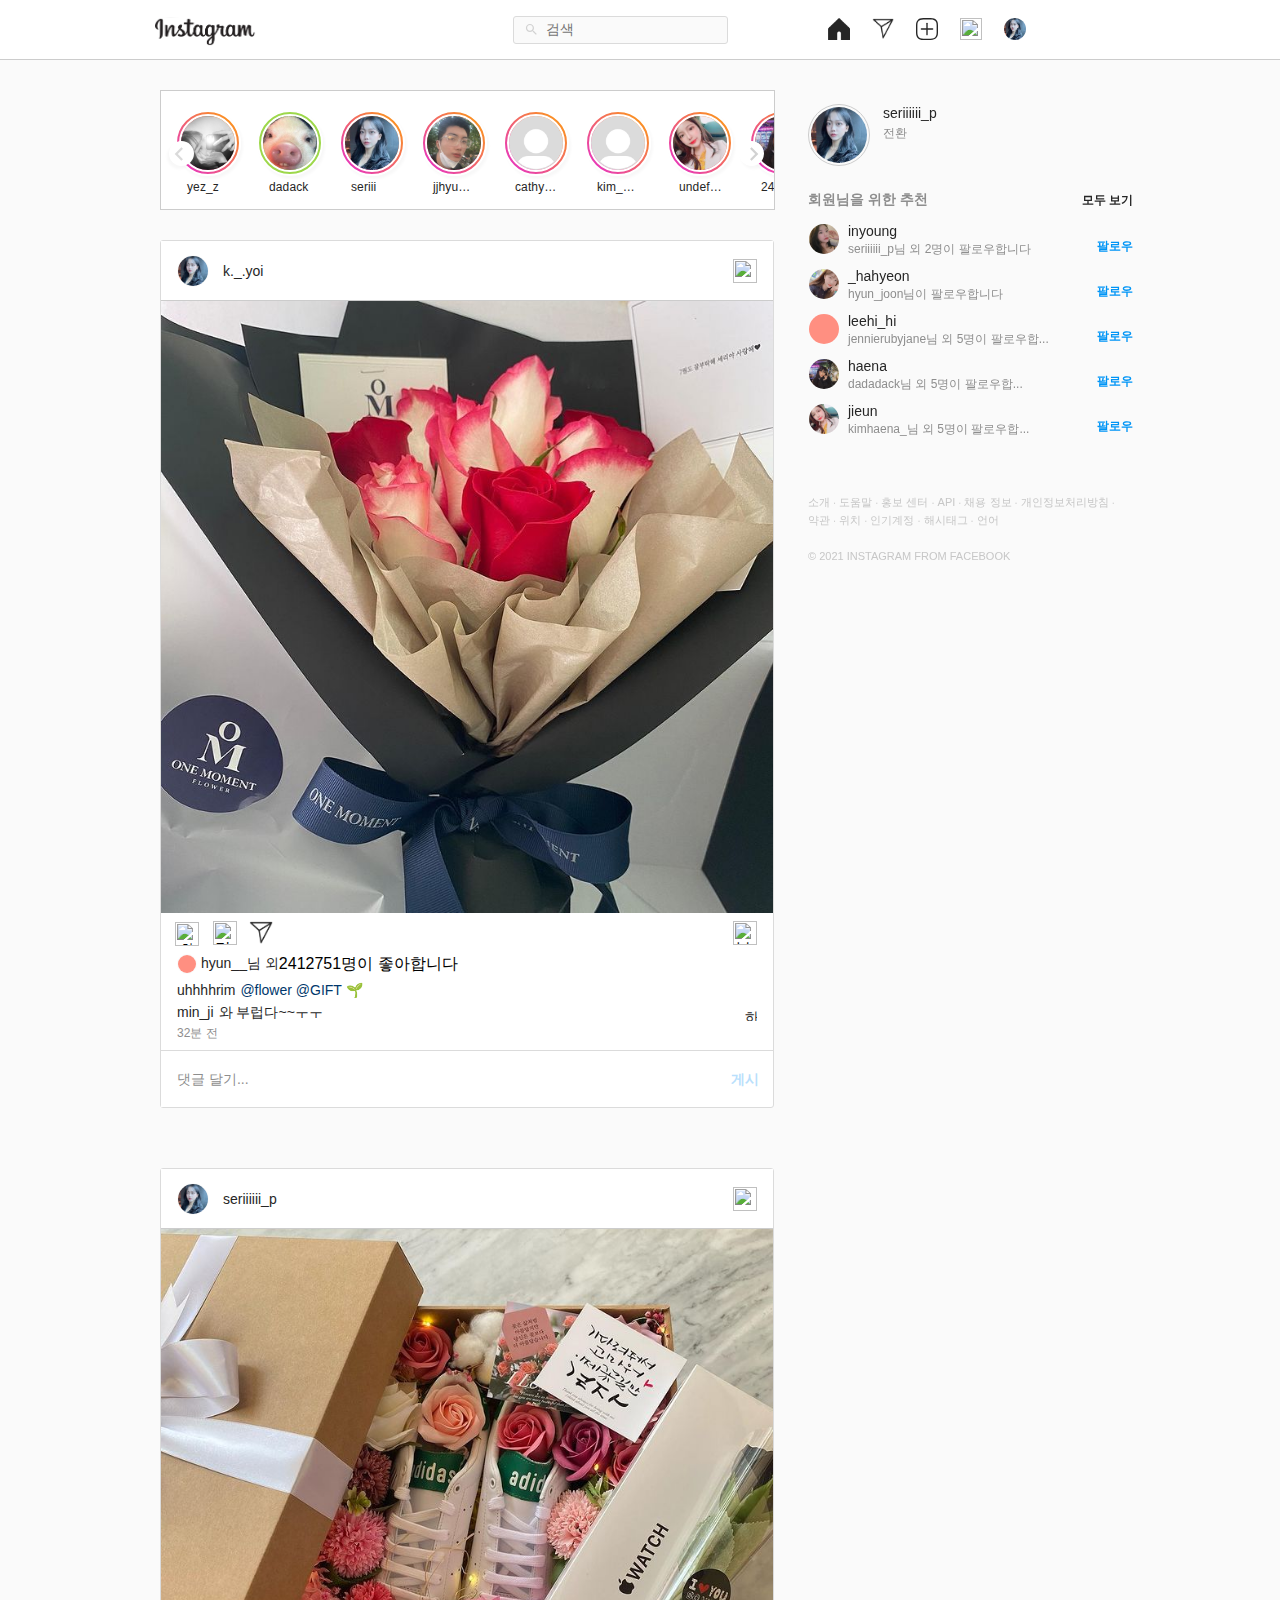
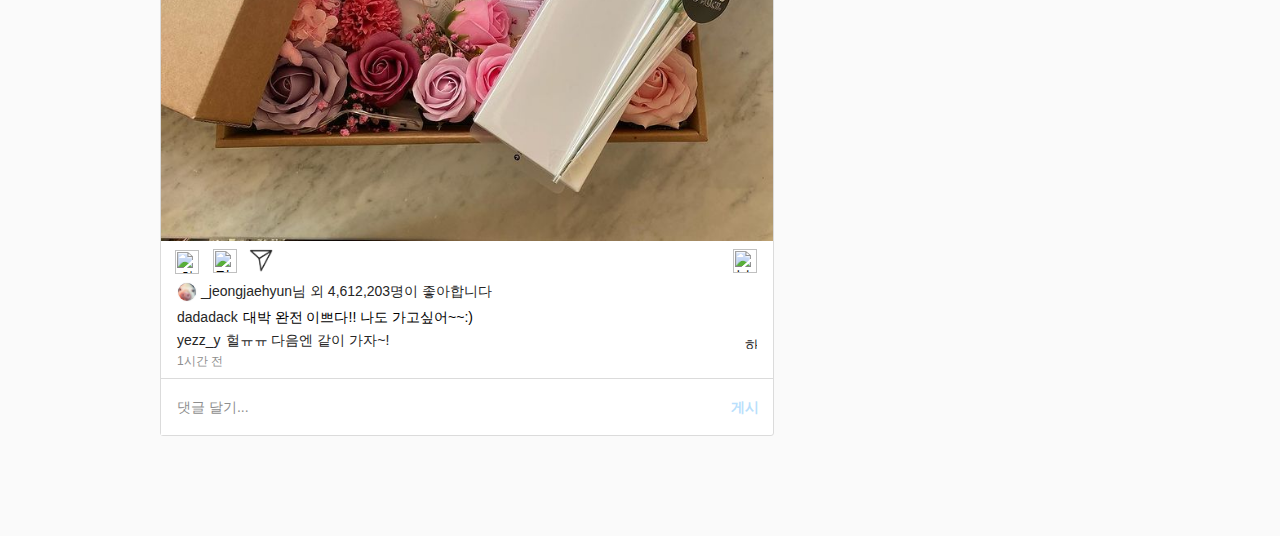
==== commit c1cd4b03: "Update main.html" ====
--- a/main.html
+++ b/main.html
@@ -1,14 +1,15 @@
 <html>
-  <head>
-    <meta charset="utf-8">
-    <meta name="viewport" content="width=device-width">
-    <title>Instagram</title>
-    <link href="stylesheets/common.css" rel="stylesheet" type="text/css" />
-    <link href="stylesheets/main.css" rel="stylesheet" type="text/css" />
-    <script src="https://code.jquery.com/jquery-3.6.0.min.js"></script>
-    <script src="https://code.jquery.com/ui/1.12.1/jquery-ui.js"></script>
-  </head>
-  <body>
+
+<head>
+  <meta charset="utf-8">
+  <meta name="viewport" content="width=device-width">
+  <title>Instagram</title>
+  <link href="stylesheets/common.css" rel="stylesheet" type="text/css" />
+  <link href="stylesheets/main.css" rel="stylesheet" type="text/css" />
+  <script src="https://code.jquery.com/jquery-3.6.0.min.js"></script>
+  <script src="https://code.jquery.com/ui/1.12.1/jquery-ui.js"></script>
+</head>
+<body>
   <div id="wrap">
     <!--header-->
     <header id="header">
@@ -16,80 +17,94 @@
         <div id="logo">
           <a href="#">
             <h1>
-              <img src="images/logo_text.png" alt="로고"/>
+              <img src="images/logo_text.png" alt="로고" />
             </h1>
           </a>
         </div>
         <div class="search_box">
           <input onkeyup="filter()" id="value" class="search" type="Search" name="" placeholder="검색">
           <button>
-            <svg width="15" height="15" viewBox="0 0 100 100" fill="none" xmlns="http://www.w3.org/2000/svg" style="fill:#d2d2d2;">
-              <path d="M64.5833 58.3333H61.2917L60.125 57.2083C64.2083 52.4583 66.6667 46.2917 66.6667 39.5833C66.6667 24.625 54.5417 12.5 39.5833 12.5C24.625 12.5 12.5 24.625 12.5 39.5833C12.5 54.5417 24.625 66.6667 39.5833 66.6667C46.2917 66.6667 52.4583 64.2083 57.2083 60.125L58.3333 61.2917V64.5833L79.1667 85.375L85.375 79.1667L64.5833 58.3333ZM39.5833 58.3333C29.2083 58.3333 20.8333 49.9583 20.8333 39.5833C20.8333 29.2083 29.2083 20.8333 39.5833 20.8333C49.9583 20.8333 58.3333 29.2083 58.3333 39.5833C58.3333 49.9583 49.9583 58.3333 39.5833 58.3333Z" fill="#d2d2d2;"/>
-              <path d="M64.5833 58.3333H61.2917L60.125 57.2083C64.2083 52.4583 66.6667 46.2917 66.6667 39.5833C66.6667 24.625 54.5417 12.5 39.5833 12.5C24.625 12.5 12.5 24.625 12.5 39.5833C12.5 54.5417 24.625 66.6667 39.5833 66.6667C46.2917 66.6667 52.4583 64.2083 57.2083 60.125L58.3333 61.2917V64.5833L79.1667 85.375L85.375 79.1667L64.5833 58.3333ZM39.5833 58.3333C29.2083 58.3333 20.8333 49.9583 20.8333 39.5833C20.8333 29.2083 29.2083 20.8333 39.5833 20.8333C49.9583 20.8333 58.3333 29.2083 58.3333 39.5833C58.3333 49.9583 49.9583 58.3333 39.5833 58.3333Z" fill="url(#paint0_linear)"/>
+            <svg width="15" height="15" viewBox="0 0 100 100" fill="none" xmlns="http://www.w3.org/2000/svg"
+              style="fill:#d2d2d2;">
+              <path
+                d="M64.5833 58.3333H61.2917L60.125 57.2083C64.2083 52.4583 66.6667 46.2917 66.6667 39.5833C66.6667 24.625 54.5417 12.5 39.5833 12.5C24.625 12.5 12.5 24.625 12.5 39.5833C12.5 54.5417 24.625 66.6667 39.5833 66.6667C46.2917 66.6667 52.4583 64.2083 57.2083 60.125L58.3333 61.2917V64.5833L79.1667 85.375L85.375 79.1667L64.5833 58.3333ZM39.5833 58.3333C29.2083 58.3333 20.8333 49.9583 20.8333 39.5833C20.8333 29.2083 29.2083 20.8333 39.5833 20.8333C49.9583 20.8333 58.3333 29.2083 58.3333 39.5833C58.3333 49.9583 49.9583 58.3333 39.5833 58.3333Z"
+                fill="#d2d2d2;" />
+              <path
+                d="M64.5833 58.3333H61.2917L60.125 57.2083C64.2083 52.4583 66.6667 46.2917 66.6667 39.5833C66.6667 24.625 54.5417 12.5 39.5833 12.5C24.625 12.5 12.5 24.625 12.5 39.5833C12.5 54.5417 24.625 66.6667 39.5833 66.6667C46.2917 66.6667 52.4583 64.2083 57.2083 60.125L58.3333 61.2917V64.5833L79.1667 85.375L85.375 79.1667L64.5833 58.3333ZM39.5833 58.3333C29.2083 58.3333 20.8333 49.9583 20.8333 39.5833C20.8333 29.2083 29.2083 20.8333 39.5833 20.8333C49.9583 20.8333 58.3333 29.2083 58.3333 39.5833C58.3333 49.9583 49.9583 58.3333 39.5833 58.3333Z"
+                fill="url(#paint0_linear)" />
             </svg>
           </button>
         </div>
         <div class="container">
 
           <div class="item">
-            <span class="icon2"><img src="images/me.jpeg" alt="no"/></span>
+            <span class="icon2"><img src="images/me.jpeg" alt="no" /></span>
             <span class="name">seriiiiii_p</span>
           </div>
-  
-          <div class="item">
-            <span class="icon2"><img src="images/circle_1.jpeg" alt="no"/></span>
+
+          <div class="item">
+            <span class="icon2"><img src="images/circle_1.jpeg" alt="no" /></span>
             <span class="name">dadack</span>
           </div>
-  
-          <div class="item">
-            <span class="icon2"><img src="images/circle_11.jpeg" alt="no"/></span>
+
+          <div class="item">
+            <span class="icon2"><img src="images/circle_11.jpeg" alt="no" /></span>
             <span class="name">yez_z</span>
           </div>
-  
-          <div class="item">
-            <span class="icon2"><img src="images/circle_10.jpeg" alt="no"/></span>
+
+          <div class="item">
+            <span class="icon2"><img src="images/circle_10.jpeg" alt="no" /></span>
             <span class="name">inyoung</span>
           </div>
-  
-          <div class="item">
-            <span class="icon2"><img src="images/circle_8.jpeg" alt="no"/></span>
+
+          <div class="item">
+            <span class="icon2"><img src="images/circle_8.jpeg" alt="no" /></span>
             <span class="name">_hahyeon</span>
           </div>
-  
-          <div class="item">
-            <span class="icon2"><img src="images/circle_2.jpeg" alt="no"/></span>
+
+          <div class="item">
+            <span class="icon2"><img src="images/circle_2.jpeg" alt="no" /></span>
             <span class="name">leehi_hi</span>
           </div>
-  
-          <div class="item">
-            <span class="icon2"><img src="images/circle_7.jpeg" alt="no"/></span>
+
+          <div class="item">
+            <span class="icon2"><img src="images/circle_7.jpeg" alt="no" /></span>
             <span class="name">haena</span>
           </div>
-  
-          <div class="item">
-            <span class="icon2"><img src="images/circle_0.jpeg" alt="no"/></span>
+
+          <div class="item">
+            <span class="icon2"><img src="images/circle_0.jpeg" alt="no" /></span>
             <span class="name">hyunJoon</span>
           </div>
         </div>
         <div class="icon">
           <ul>
             <li><a href="http://127.0.0.1:3000/main">
-              <img src="images/home.png" alt="홈"/>
-            </a></li>
+                <img src="images/home.png" alt="홈" />
+              </a></li>
             <li><a href="#">
-              <img src="images/dm.png" alt="디엠"/>
-            </a></li>
+                <img src="images/dm.png" alt="디엠" />
+              </a></li>
             <li class="plus"><a href="#">
-              <svg  aria-label="새로운 게시물" class="_8-yf5 " color="#262626" fill="#262626" height="22" role="img" viewBox="0 0 48 48" width="22"><path d="M31.8 48H16.2c-6.6 0-9.6-1.6-12.1-4C1.6 41.4 0 38.4 0 31.8V16.2C0 9.6 1.6 6.6 4 4.1 6.6 1.6 9.6 0 16.2 0h15.6c6.6 0 9.6 1.6 12.1 4C46.4 6.6 48 9.6 48 16.2v15.6c0 6.6-1.6 9.6-4 12.1-2.6 2.5-5.6 4.1-12.2 4.1zM16.2 3C10 3 7.8 4.6 6.1 6.2 4.6 7.8 3 10 3 16.2v15.6c0 6.2 1.6 8.4 3.2 10.1 1.6 1.6 3.8 3.1 10 3.1h15.6c6.2 0 8.4-1.6 10.1-3.2 1.6-1.6 3.1-3.8 3.1-10V16.2c0-6.2-1.6-8.4-3.2-10.1C40.2 4.6 38 3 31.8 3H16.2z"></path>
-                <path d="M36.3 25.5H11.7c-.8 0-1.5-.7-1.5-1.5s.7-1.5 1.5-1.5h24.6c.8 0 1.5.7 1.5 1.5s-.7 1.5-1.5 1.5z"></path><path d="M24 37.8c-.8 0-1.5-.7-1.5-1.5V11.7c0-.8.7-1.5 1.5-1.5s1.5.7 1.5 1.5v24.6c0 .8-.7 1.5-1.5 1.5z"></path>
-              </svg>
-            </a></li>
+                <svg aria-label="새로운 게시물" class="_8-yf5 " color="#262626" fill="#262626" height="22" role="img"
+                  viewBox="0 0 48 48" width="22">
+                  <path
+                    d="M31.8 48H16.2c-6.6 0-9.6-1.6-12.1-4C1.6 41.4 0 38.4 0 31.8V16.2C0 9.6 1.6 6.6 4 4.1 6.6 1.6 9.6 0 16.2 0h15.6c6.6 0 9.6 1.6 12.1 4C46.4 6.6 48 9.6 48 16.2v15.6c0 6.6-1.6 9.6-4 12.1-2.6 2.5-5.6 4.1-12.2 4.1zM16.2 3C10 3 7.8 4.6 6.1 6.2 4.6 7.8 3 10 3 16.2v15.6c0 6.2 1.6 8.4 3.2 10.1 1.6 1.6 3.8 3.1 10 3.1h15.6c6.2 0 8.4-1.6 10.1-3.2 1.6-1.6 3.1-3.8 3.1-10V16.2c0-6.2-1.6-8.4-3.2-10.1C40.2 4.6 38 3 31.8 3H16.2z">
+                  </path>
+                  <path
+                    d="M36.3 25.5H11.7c-.8 0-1.5-.7-1.5-1.5s.7-1.5 1.5-1.5h24.6c.8 0 1.5.7 1.5 1.5s-.7 1.5-1.5 1.5z">
+                  </path>
+                  <path
+                    d="M24 37.8c-.8 0-1.5-.7-1.5-1.5V11.7c0-.8.7-1.5 1.5-1.5s1.5.7 1.5 1.5v24.6c0 .8-.7 1.5-1.5 1.5z">
+                  </path>
+                </svg>
+              </a></li>
             <li><a href="#">
-              <img src="https://s3.ap-northeast-2.amazonaws.com/cdn.wecode.co.kr/bearu/heart.png" alt="하트"/>
-            </a></li>
-            <li class="me" ><a href="#">
-              <img src="images/me.jpeg" style="border-radius:50%;" alt="프로필"/>
-            </a></li>
+                <img src="https://s3.ap-northeast-2.amazonaws.com/cdn.wecode.co.kr/bearu/heart.png" alt="하트" />
+              </a></li>
+            <li class="me"><a href="#">
+                <img src="images/me.jpeg" style="border-radius:50%;" alt="프로필" />
+              </a></li>
           </ul>
         </div>
       </div>
@@ -101,78 +116,80 @@
           <div class="relate_item">
             <ul class="item_list">
               <li>
-                <a href="#"><img src="images/circle_11.jpeg" alt="no"/></a>
+                <a href="#"><img src="images/circle_11.jpeg" alt="no" /></a>
                 <span class="h_uhZ">yez_z</span>
               </li>
               <li>
-                <a href="#"><img src="images/circle_1.jpeg" alt="no"/></a>
+                <a href="#"><img src="images/circle_1.jpeg" alt="no" /></a>
                 <span class="h_uhZ">dadack</span>
               </li>
               <li>
-                <a href="#"><img src="images/me.jpeg" alt="no"/></a>
+                <a href="#"><img src="images/me.jpeg" alt="no" /></a>
                 <span class="h_uhZ">seriii</span>
               </li>
               <li>
-                <a href="#"><img src="images/circle_0.jpeg" alt="no"/></a>
+                <a href="#"><img src="images/circle_0.jpeg" alt="no" /></a>
                 <span class="h_uhZ">jjhyun_joon</span>
               </li>
               <li>
-                <a href="#"><img src="images/circle_no.jpeg" alt="no"/></a>
+                <a href="#"><img src="images/circle_no.jpeg" alt="no" /></a>
                 <span class="h_uhZ">cathy_a_</span>
               </li>
               <li>
-                <a href="#"><img src="images/circle_no.jpeg" alt="no"/></a>
+                <a href="#"><img src="images/circle_no.jpeg" alt="no" /></a>
                 <span class="h_uhZ">kim_whal</span>
               </li>
               <li>
-                <a href="#"><img src="images/circle_9.jpeg" alt="no"/></a>
+                <a href="#"><img src="images/circle_9.jpeg" alt="no" /></a>
                 <span class="h_uhZ">undefinable_</span>
               </li>
               <li>
-                <a href="#"><img src="images/circle_7.jpeg" alt="no"/></a>
+                <a href="#"><img src="images/circle_7.jpeg" alt="no" /></a>
                 <span class="h_uhZ">24.5pk</span>
               </li>
               <li>
-                <a href="#"><img src="images/circle_12.jpeg" alt="no"/></a>
+                <a href="#"><img src="images/circle_12.jpeg" alt="no" /></a>
                 <span class="h_uhZ">soyoung</span>
               </li>
               <li>
-                <a href="#"><img src="images/circle_no.jpeg" alt="no"/></a>
+                <a href="#"><img src="images/circle_no.jpeg" alt="no" /></a>
                 <span class="h_uhZ">soooobin</span>
               </li>
               <li>
-                <a href="#"><img src="images/circle_5.jpeg" alt="no"/></a>
+                <a href="#"><img src="images/circle_5.jpeg" alt="no" /></a>
                 <span class="h_uhZ">heeyoung</span>
               </li>
               <li>
-                <a href="#"><img src="images/circle_6.jpeg" alt="no"/></a>
+                <a href="#"><img src="images/circle_6.jpeg" alt="no" /></a>
                 <span class="h_uhZ">kyung_a</span>
               </li>
               <li>
-                <a href="#"><img src="images/circle_15.jpeg" alt="no"/></a>
+                <a href="#"><img src="images/circle_15.jpeg" alt="no" /></a>
                 <span class="h_uhZ">jian_</span>
               </li>
               <li>
-                <a href="#"><img src="images/circle_1.jpeg" alt="no"/></a>
+                <a href="#"><img src="images/circle_1.jpeg" alt="no" /></a>
                 <span class="h_uhZ">daye_choi</span>
               </li>
               <li>
-                <a href="#"><img src="images/circle_3.jpeg" alt="no"/></a>
+                <a href="#"><img src="images/circle_3.jpeg" alt="no" /></a>
                 <span class="h_uhZ">dayoon_</span>
               </li>
               <li>
-                <a href="#"><img src="images/circle_4.jpeg" alt="no"/></a>
+                <a href="#"><img src="images/circle_4.jpeg" alt="no" /></a>
                 <span class="h_uhZ">soung_hyun</span>
               </li>
             </ul>
             <button type="button" class="btn_prev">
               <svg width="8.64" height="14" viewBox="0 0 9 14" fill="none" style="opacity:80%;">
-                <path d="M1.68992 0L0.0449219 1.645L5.38825 7L0.0449219 12.355L1.68992 14L8.68992 7L1.68992 0Z" fill="#d2d2d2" />
+                <path d="M1.68992 0L0.0449219 1.645L5.38825 7L0.0449219 12.355L1.68992 14L8.68992 7L1.68992 0Z"
+                  fill="#d2d2d2" />
               </svg>
             </button>
             <button type="button" class="btn_next">
               <svg width="8.64" height="14" viewBox="0 0 9 14" fill="none">
-                <path d="M1.68992 0L0.0449219 1.645L5.38825 7L0.0449219 12.355L1.68992 14L8.68992 7L1.68992 0Z" fill="#d2d2d2" />
+                <path d="M1.68992 0L0.0449219 1.645L5.38825 7L0.0449219 12.355L1.68992 14L8.68992 7L1.68992 0Z"
+                  fill="#d2d2d2" />
               </svg>
             </button>
           </div>
@@ -188,7 +205,8 @@
               <img class="img-profile pic" src="images/me.jpeg" alt="피드 프로필 이미지">
               <span class="userID main-id point-span">k._.yoi</span>
             </div>
-            <img id="more" class="icon-react icon-more" src="https://s3.ap-northeast-2.amazonaws.com/cdn.wecode.co.kr/bearu/more.png" alt="more">
+            <img id="more" class="icon-react icon-more"
+              src="https://s3.ap-northeast-2.amazonaws.com/cdn.wecode.co.kr/bearu/more.png" alt="more">
           </header>
           <div class="main-image">
             <img src="images/img_2.jpeg" alt="큰 이미지" class="mainPic">
@@ -197,20 +215,27 @@
             <div class="icons-left">
               <!--좋아요버튼-->
               <button class="visual" onclick="visual();">
-              <img id="img1" class="icon-react" onclick="count('plus')" src="https://s3.ap-northeast-2.amazonaws.com/cdn.wecode.co.kr/bearu/heart.png" alt="하트">
-              <svg id="img2" aria-label="좋아요 취소" class="_8-yf5 " onclick='count("minus")' color="#ed4956" fill="#ed4956" height="24" role="img" viewBox="0 0 48 48" width="24">
-                <path d="M34.6 3.1c-4.5 0-7.9 1.8-10.6 5.6-2.7-3.7-6.1-5.5-10.6-5.5C6 3.1 0 9.6 0 17.6c0 7.3 5.4 12 10.6 16.5.6.5 1.3 1.1 1.9 1.7l2.3 2c4.4 3.9 6.6 5.9 7.6 6.5.5.3 1.1.5 1.6.5s1.1-.2 1.6-.5c1-.6 2.8-2.2 7.8-6.8l2-1.8c.7-.6 1.3-1.2 2-1.7C42.7 29.6 48 25 48 17.6c0-8-6-14.5-13.4-14.5z"></path>
-              </svg>
+                <img id="img1" class="icon-react" onclick="count('plus')"
+                  src="https://s3.ap-northeast-2.amazonaws.com/cdn.wecode.co.kr/bearu/heart.png" alt="하트">
+                <svg id="img2" aria-label="좋아요 취소" class="_8-yf5 " onclick='count("minus")' color="#ed4956"
+                  fill="#ed4956" height="24" role="img" viewBox="0 0 48 48" width="24">
+                  <path
+                    d="M34.6 3.1c-4.5 0-7.9 1.8-10.6 5.6-2.7-3.7-6.1-5.5-10.6-5.5C6 3.1 0 9.6 0 17.6c0 7.3 5.4 12 10.6 16.5.6.5 1.3 1.1 1.9 1.7l2.3 2c4.4 3.9 6.6 5.9 7.6 6.5.5.3 1.1.5 1.6.5s1.1-.2 1.6-.5c1-.6 2.8-2.2 7.8-6.8l2-1.8c.7-.6 1.3-1.2 2-1.7C42.7 29.6 48 25 48 17.6c0-8-6-14.5-13.4-14.5z">
+                  </path>
+                </svg>
               </button>
-              <img class="icon-react" src="https://s3.ap-northeast-2.amazonaws.com/cdn.wecode.co.kr/bearu/comment.png" alt="말풍선">
-              <img class="icon-react" src="images/dm.png" alt="DM">  
-            </div>
-            <img class="icon-react" src="https://s3.ap-northeast-2.amazonaws.com/cdn.wecode.co.kr/bearu/bookmark.png" alt="북마크">
+              <img class="icon-react" src="https://s3.ap-northeast-2.amazonaws.com/cdn.wecode.co.kr/bearu/comment.png"
+                alt="말풍선">
+              <img class="icon-react" src="images/dm.png" alt="DM">
+            </div>
+            <img class="icon-react" src="https://s3.ap-northeast-2.amazonaws.com/cdn.wecode.co.kr/bearu/bookmark.png"
+              alt="북마크">
           </div>
           <div class="reaction">
             <div class="liked-people">
               <img class="pic" src="images/circle_2.jpeg" alt="프로필">
-              <p><span class="point-span">hyun__</span>님 <span class="point-span">외 <div id="result">2412751</div>명</span>이 좋아합니다</p>
+              <p><span class="point-span">hyun__</span>님 <span class="point-span">외 <div id="result">2412751</div>
+                  명</span>이 좋아합니다</p>
             </div>
             <div class="description">
               <p><span class="point-span userID">uhhhhrim</span><span class="at-tag">@flower @GIFT</span> 🌱</p>
@@ -220,9 +245,11 @@
                 <li>
                   <span><span class="point-span userID">min_ji</span>와 부럽다~~ㅜㅜ</span>
                   <div>
-                    <img class="comment-more" src="https://s3.ap-northeast-2.amazonaws.com/cdn.wecode.co.kr/bearu/more.png" alt="more">
+                    <img class="comment-more"
+                      src="https://s3.ap-northeast-2.amazonaws.com/cdn.wecode.co.kr/bearu/more.png" alt="more">
                     <div class="comment-like">
-                      <img class="comment-heart" src="https://s3.ap-northeast-2.amazonaws.com/cdn.wecode.co.kr/bearu/heart.png" alt="하트">
+                      <img class="comment-heart"
+                        src="https://s3.ap-northeast-2.amazonaws.com/cdn.wecode.co.kr/bearu/heart.png" alt="하트">
                       <img class="comment-heart-liked" src="images/liked.png" alt="좋아요된하트">
                     </div>
                   </div>
@@ -235,7 +262,7 @@
           </div>
           <div class="hl"></div>
           <div class="comment">
-            <input id="input-comment" class="input-comment" type="text" placeholder="댓글 달기..." >
+            <input id="input-comment" class="input-comment" type="text" placeholder="댓글 달기...">
             <button type="submit" class="submit-comment" disabled>게시</button>
           </div>
         </article>
@@ -245,7 +272,8 @@
               <img class="img-profile pic" src="images/me.jpeg" alt="피드 프로필사진">
               <span class="userID main-id point-span">seriiiiii_p</span>
             </div>
-            <img class="icon-react icon-more" src="https://s3.ap-northeast-2.amazonaws.com/cdn.wecode.co.kr/bearu/more.png" alt="more">
+            <img class="icon-react icon-more"
+              src="https://s3.ap-northeast-2.amazonaws.com/cdn.wecode.co.kr/bearu/more.png" alt="more">
           </header>
           <div class="main-image">
             <img src="images/img_1.jpeg" alt="no" class="mainPic">
@@ -253,32 +281,41 @@
           <div class="icons-react">
             <div class="icons-left">
               <button class="visual" onclick="visual();">
-                <img id="img3" class="icon-react" src="https://s3.ap-northeast-2.amazonaws.com/cdn.wecode.co.kr/bearu/heart.png" alt="하트">
-                <svg id="img4" aria-label="좋아요 취소" class="_8-yf5 " color="#ed4956" fill="#ed4956" height="24" role="img" viewBox="0 0 48 48" width="24">
-                  <path d="M34.6 3.1c-4.5 0-7.9 1.8-10.6 5.6-2.7-3.7-6.1-5.5-10.6-5.5C6 3.1 0 9.6 0 17.6c0 7.3 5.4 12 10.6 16.5.6.5 1.3 1.1 1.9 1.7l2.3 2c4.4 3.9 6.6 5.9 7.6 6.5.5.3 1.1.5 1.6.5s1.1-.2 1.6-.5c1-.6 2.8-2.2 7.8-6.8l2-1.8c.7-.6 1.3-1.2 2-1.7C42.7 29.6 48 25 48 17.6c0-8-6-14.5-13.4-14.5z"></path>
-                </svg>
-                </button>
-              <img class="icon-react" src="https://s3.ap-northeast-2.amazonaws.com/cdn.wecode.co.kr/bearu/comment.png" alt="말풍선">
-              <img class="icon-react" src="images/dm.png" alt="DM">  
-            </div>
-            <img class="icon-react" src="https://s3.ap-northeast-2.amazonaws.com/cdn.wecode.co.kr/bearu/bookmark.png" alt="북마크">
+                <img id="img3" class="icon-react"
+                  src="https://s3.ap-northeast-2.amazonaws.com/cdn.wecode.co.kr/bearu/heart.png" alt="하트">
+                <svg id="img4" aria-label="좋아요 취소" class="_8-yf5 " color="#ed4956" fill="#ed4956" height="24" role="img"
+                  viewBox="0 0 48 48" width="24">
+                  <path
+                    d="M34.6 3.1c-4.5 0-7.9 1.8-10.6 5.6-2.7-3.7-6.1-5.5-10.6-5.5C6 3.1 0 9.6 0 17.6c0 7.3 5.4 12 10.6 16.5.6.5 1.3 1.1 1.9 1.7l2.3 2c4.4 3.9 6.6 5.9 7.6 6.5.5.3 1.1.5 1.6.5s1.1-.2 1.6-.5c1-.6 2.8-2.2 7.8-6.8l2-1.8c.7-.6 1.3-1.2 2-1.7C42.7 29.6 48 25 48 17.6c0-8-6-14.5-13.4-14.5z">
+                  </path>
+                </svg>
+              </button>
+              <img class="icon-react" src="https://s3.ap-northeast-2.amazonaws.com/cdn.wecode.co.kr/bearu/comment.png"
+                alt="말풍선">
+              <img class="icon-react" src="images/dm.png" alt="DM">
+            </div>
+            <img class="icon-react" src="https://s3.ap-northeast-2.amazonaws.com/cdn.wecode.co.kr/bearu/bookmark.png"
+              alt="북마크">
           </div>
           <div class="reaction">
             <div class="liked-people">
               <img class="pic" src="images/circle_1.jpeg" alt="프로필">
-              <p><span class="point-span">_jeongjaehyun</span>님 <span class="point-span" id="result1">외 4,612,203명</span>이 좋아합니다</p>
+              <p><span class="point-span">_jeongjaehyun</span>님 <span class="point-span" id="result1">외
+                  4,612,203명</span>이 좋아합니다</p>
             </div>
             <div class="description">
-              <p><span class="point-span userID">dadadack</span>대박 완전 축하해!! 꽃길만 걸어~~:)</p>
+              <p><span class="point-span userID">dadadack</span>대박 완전 이쁘다!! 나도 가고싶어~~:)</p>
             </div>
             <div class="comment-section">
               <ul class="comments">
                 <li>
-                  <span><span class="point-span userID">yezz_y</span>고생했다ㅠㅠ축하해!!</span>
+                  <span><span class="point-span userID">yezz_y</span>헐ㅠㅠ 다음엔 같이 가자~!</span>
                   <div>
-                    <img class="comment-more" src="https://s3.ap-northeast-2.amazonaws.com/cdn.wecode.co.kr/bearu/more.png" alt="more">
+                    <img class="comment-more"
+                      src="https://s3.ap-northeast-2.amazonaws.com/cdn.wecode.co.kr/bearu/more.png" alt="more">
                     <div class="comment-like">
-                      <img class="comment-heart" oclick='count("plus")' src="https://s3.ap-northeast-2.amazonaws.com/cdn.wecode.co.kr/bearu/heart.png" alt="하트">
+                      <img class="comment-heart" oclick='count("plus")'
+                        src="https://s3.ap-northeast-2.amazonaws.com/cdn.wecode.co.kr/bearu/heart.png" alt="하트">
                       <img class="comment-heart-liked" oclick='count("minus")' src="images/liked.png" alt="좋아요된하트">
                     </div>
                   </div>
@@ -291,7 +328,7 @@
           </div>
           <div class="hl"></div>
           <div class="comment">
-            <input id="input-comment2" class="input-comment" type="text" placeholder="댓글 달기..." >
+            <input id="input-comment2" class="input-comment" type="text" placeholder="댓글 달기...">
             <button type="submit" class="submit-comment" disabled>게시</button>
           </div>
         </article>
@@ -301,7 +338,7 @@
           <img class="pic" src="images/me.jpeg" alt="프로필">
           <div class="pic_2">
             <span class="userID point-span">seriiiiii_p</span>
-            <a href="#"><span class="sub-span">전환</span></a>  
+            <a href="#"><span class="sub-span">전환</span></a>
           </div>
         </div>
         <div class="section-recommend">
@@ -316,7 +353,7 @@
                 <div class="profile-text">
                   <span class="userID point-span">inyoung</span>
                   <span class="sub-span">seriiiiii_p님 외 2명이 팔로우합니다</span>
-              </div>
+                </div>
               </div>
               <span class="btn-follow">팔로우</span>
             </li>
@@ -325,7 +362,7 @@
                 <img class="img-profile" src="images/circle_8.jpeg" alt="프로필">
                 <div class="profile-text">
                   <span class="userID point-span">_hahyeon</span>
-                  <span class="sub-span">hyun_joon님이 팔로우합니다</span>  
+                  <span class="sub-span">hyun_joon님이 팔로우합니다</span>
                 </div>
               </div>
               <span class="btn-follow">팔로우</span>
@@ -335,7 +372,7 @@
                 <img class="img-profile" src="images/circle_2.jpeg" alt="프로필">
                 <div class="profile-text">
                   <span class="userID point-span">leehi_hi</span>
-                  <span class="sub-span">jennierubyjane님 외 5명이 팔로우합...</span>  
+                  <span class="sub-span">jennierubyjane님 외 5명이 팔로우합...</span>
                 </div>
               </div>
               <span class="btn-follow">팔로우</span>
@@ -345,7 +382,7 @@
                 <img class="img-profile" src="images/circle_7.jpeg" alt="프로필">
                 <div class="profile-text">
                   <span class="userID point-span">haena</span>
-                  <span class="sub-span">dadadack님 외 5명이 팔로우합...</span>  
+                  <span class="sub-span">dadadack님 외 5명이 팔로우합...</span>
                 </div>
               </div>
               <span class="btn-follow">팔로우</span>
@@ -355,7 +392,7 @@
                 <img class="img-profile" src="images/circle_9.jpeg" alt="프로필">
                 <div class="profile-text">
                   <span class="userID point-span">jieun</span>
-                  <span class="sub-span">kimhaena_님 외 5명이 팔로우합...</span>  
+                  <span class="sub-span">kimhaena_님 외 5명이 팔로우합...</span>
                 </div>
               </div>
               <span class="btn-follow">팔로우</span>
@@ -375,17 +412,29 @@
     <div id="new_feed">
       <button>
         <svg width="35px" height="35px" viewBox="0 0 100 100" fill="#383838;" xmlns="http://www.w3.org/2000/svg">
-          <path d="M79.1673 26.709L73.2923 20.834L50.0007 44.1257L26.709 20.834L20.834 26.709L44.1257 50.0007L20.834 73.2923L26.709 79.1673L50.0007 55.8757L73.2923 79.1673L79.1673 73.2923L55.8757 50.0007L79.1673 26.709Z" fill="#383838;"/>
-          <path d="M79.1673 26.709L73.2923 20.834L50.0007 44.1257L26.709 20.834L20.834 26.709L44.1257 50.0007L20.834 73.2923L26.709 79.1673L50.0007 55.8757L73.2923 79.1673L79.1673 73.2923L55.8757 50.0007L79.1673 26.709Z" fill="url(#paint0_linear)"/>
-          </svg>            
+          <path
+            d="M79.1673 26.709L73.2923 20.834L50.0007 44.1257L26.709 20.834L20.834 26.709L44.1257 50.0007L20.834 73.2923L26.709 79.1673L50.0007 55.8757L73.2923 79.1673L79.1673 73.2923L55.8757 50.0007L79.1673 26.709Z"
+            fill="#383838;" />
+          <path
+            d="M79.1673 26.709L73.2923 20.834L50.0007 44.1257L26.709 20.834L20.834 26.709L44.1257 50.0007L20.834 73.2923L26.709 79.1673L50.0007 55.8757L73.2923 79.1673L79.1673 73.2923L55.8757 50.0007L79.1673 26.709Z"
+            fill="url(#paint0_linear)" />
+        </svg>
       </button>
       <div class="new_feed_inner">
         <h3>새 게시물 만들기</h3>
         <div>
-          <svg aria-label="이미지나 동영상과 같은 미디어를 나타내는 아이콘" class="_8-yf5 " color="#262626" fill="#262626" height="77" role="img" viewBox="0 0 97.6 77.3" width="96">
-            <path d="M16.3 24h.3c2.8-.2 4.9-2.6 4.8-5.4-.2-2.8-2.6-4.9-5.4-4.8s-4.9 2.6-4.8 5.4c.1 2.7 2.4 4.8 5.1 4.8zm-2.4-7.2c.5-.6 1.3-1 2.1-1h.2c1.7 0 3.1 1.4 3.1 3.1 0 1.7-1.4 3.1-3.1 3.1-1.7 0-3.1-1.4-3.1-3.1 0-.8.3-1.5.8-2.1z" fill="currentColor"></path>
-            <path d="M84.7 18.4L58 16.9l-.2-3c-.3-5.7-5.2-10.1-11-9.8L12.9 6c-5.7.3-10.1 5.3-9.8 11L5 51v.8c.7 5.2 5.1 9.1 10.3 9.1h.6l21.7-1.2v.6c-.3 5.7 4 10.7 9.8 11l34 2h.6c5.5 0 10.1-4.3 10.4-9.8l2-34c.4-5.8-4-10.7-9.7-11.1zM7.2 10.8C8.7 9.1 10.8 8.1 13 8l34-1.9c4.6-.3 8.6 3.3 8.9 7.9l.2 2.8-5.3-.3c-5.7-.3-10.7 4-11 9.8l-.6 9.5-9.5 10.7c-.2.3-.6.4-1 .5-.4 0-.7-.1-1-.4l-7.8-7c-1.4-1.3-3.5-1.1-4.8.3L7 49 5.2 17c-.2-2.3.6-4.5 2-6.2zm8.7 48c-4.3.2-8.1-2.8-8.8-7.1l9.4-10.5c.2-.3.6-.4 1-.5.4 0 .7.1 1 .4l7.8 7c.7.6 1.6.9 2.5.9.9 0 1.7-.5 2.3-1.1l7.8-8.8-1.1 18.6-21.9 1.1zm76.5-29.5l-2 34c-.3 4.6-4.3 8.2-8.9 7.9l-34-2c-4.6-.3-8.2-4.3-7.9-8.9l2-34c.3-4.4 3.9-7.9 8.4-7.9h.5l34 2c4.7.3 8.2 4.3 7.9 8.9z" fill="currentColor"></path><path d="M78.2 41.6L61.3 30.5c-2.1-1.4-4.9-.8-6.2 1.3-.4.7-.7 1.4-.7 2.2l-1.2 20.1c-.1 2.5 1.7 4.6 4.2 4.8h.3c.7 0 1.4-.2 2-.5l18-9c2.2-1.1 3.1-3.8 2-6-.4-.7-.9-1.3-1.5-1.8zm-1.4 6l-18 9c-.4.2-.8.3-1.3.3-.4 0-.9-.2-1.2-.4-.7-.5-1.2-1.3-1.1-2.2l1.2-20.1c.1-.9.6-1.7 1.4-2.1.8-.4 1.7-.3 2.5.1L77 43.3c1.2.8 1.5 2.3.7 3.4-.2.4-.5.7-.9.9z" fill="currentColor"></path>
-        </svg>
+          <svg aria-label="이미지나 동영상과 같은 미디어를 나타내는 아이콘" class="_8-yf5 " color="#262626" fill="#262626" height="77"
+            role="img" viewBox="0 0 97.6 77.3" width="96">
+            <path
+              d="M16.3 24h.3c2.8-.2 4.9-2.6 4.8-5.4-.2-2.8-2.6-4.9-5.4-4.8s-4.9 2.6-4.8 5.4c.1 2.7 2.4 4.8 5.1 4.8zm-2.4-7.2c.5-.6 1.3-1 2.1-1h.2c1.7 0 3.1 1.4 3.1 3.1 0 1.7-1.4 3.1-3.1 3.1-1.7 0-3.1-1.4-3.1-3.1 0-.8.3-1.5.8-2.1z"
+              fill="currentColor"></path>
+            <path
+              d="M84.7 18.4L58 16.9l-.2-3c-.3-5.7-5.2-10.1-11-9.8L12.9 6c-5.7.3-10.1 5.3-9.8 11L5 51v.8c.7 5.2 5.1 9.1 10.3 9.1h.6l21.7-1.2v.6c-.3 5.7 4 10.7 9.8 11l34 2h.6c5.5 0 10.1-4.3 10.4-9.8l2-34c.4-5.8-4-10.7-9.7-11.1zM7.2 10.8C8.7 9.1 10.8 8.1 13 8l34-1.9c4.6-.3 8.6 3.3 8.9 7.9l.2 2.8-5.3-.3c-5.7-.3-10.7 4-11 9.8l-.6 9.5-9.5 10.7c-.2.3-.6.4-1 .5-.4 0-.7-.1-1-.4l-7.8-7c-1.4-1.3-3.5-1.1-4.8.3L7 49 5.2 17c-.2-2.3.6-4.5 2-6.2zm8.7 48c-4.3.2-8.1-2.8-8.8-7.1l9.4-10.5c.2-.3.6-.4 1-.5.4 0 .7.1 1 .4l7.8 7c.7.6 1.6.9 2.5.9.9 0 1.7-.5 2.3-1.1l7.8-8.8-1.1 18.6-21.9 1.1zm76.5-29.5l-2 34c-.3 4.6-4.3 8.2-8.9 7.9l-34-2c-4.6-.3-8.2-4.3-7.9-8.9l2-34c.3-4.4 3.9-7.9 8.4-7.9h.5l34 2c4.7.3 8.2 4.3 7.9 8.9z"
+              fill="currentColor"></path>
+            <path
+              d="M78.2 41.6L61.3 30.5c-2.1-1.4-4.9-.8-6.2 1.3-.4.7-.7 1.4-.7 2.2l-1.2 20.1c-.1 2.5 1.7 4.6 4.2 4.8h.3c.7 0 1.4-.2 2-.5l18-9c2.2-1.1 3.1-3.8 2-6-.4-.7-.9-1.3-1.5-1.8zm-1.4 6l-18 9c-.4.2-.8.3-1.3.3-.4 0-.9-.2-1.2-.4-.7-.5-1.2-1.3-1.1-2.2l1.2-20.1c.1-.9.6-1.7 1.4-2.1.8-.4 1.7-.3 2.5.1L77 43.3c1.2.8 1.5 2.3.7 3.4-.2.4-.5.7-.9.9z"
+              fill="currentColor"></path>
+          </svg>
           <span>사진과 동영상을 여기에 끌어다 놓으세요</span>
           <button><a>컴퓨터에서 선택</a></button>
         </div>
@@ -399,8 +448,11 @@
           <ul>
             <li>
               <a href="#">
-                <svg aria-label="프로필" class="_8-yf5 " color="#262626" fill="#262626" height="16" role="img" viewBox="0 0 32 32" width="16">
-                  <path d="M16 0C7.2 0 0 7.1 0 16c0 4.8 2.1 9.1 5.5 12l.3.3C8.5 30.6 12.1 32 16 32s7.5-1.4 10.2-3.7l.3-.3c3.4-3 5.5-7.2 5.5-12 0-8.9-7.2-16-16-16zm0 29c-2.8 0-5.3-.9-7.5-2.4.5-.9.9-1.3 1.4-1.8.7-.5 1.5-.8 2.4-.8h7.2c.9 0 1.7.3 2.4.8.5.4.9.8 1.4 1.8-2 1.5-4.5 2.4-7.3 2.4zm9.7-4.4c-.5-.9-1.1-1.5-1.9-2.1-1.2-.9-2.7-1.4-4.2-1.4h-7.2c-1.5 0-3 .5-4.2 1.4-.8.6-1.4 1.2-1.9 2.1C4.2 22.3 3 19.3 3 16 3 8.8 8.8 3 16 3s13 5.8 13 13c0 3.3-1.2 6.3-3.3 8.6zM16 5.7c-3.9 0-7 3.1-7 7s3.1 7 7 7 7-3.1 7-7-3.1-7-7-7zm0 11c-2.2 0-4-1.8-4-4s1.8-4 4-4 4 1.8 4 4-1.8 4-4 4z"></path>
+                <svg aria-label="프로필" class="_8-yf5 " color="#262626" fill="#262626" height="16" role="img"
+                  viewBox="0 0 32 32" width="16">
+                  <path
+                    d="M16 0C7.2 0 0 7.1 0 16c0 4.8 2.1 9.1 5.5 12l.3.3C8.5 30.6 12.1 32 16 32s7.5-1.4 10.2-3.7l.3-.3c3.4-3 5.5-7.2 5.5-12 0-8.9-7.2-16-16-16zm0 29c-2.8 0-5.3-.9-7.5-2.4.5-.9.9-1.3 1.4-1.8.7-.5 1.5-.8 2.4-.8h7.2c.9 0 1.7.3 2.4.8.5.4.9.8 1.4 1.8-2 1.5-4.5 2.4-7.3 2.4zm9.7-4.4c-.5-.9-1.1-1.5-1.9-2.1-1.2-.9-2.7-1.4-4.2-1.4h-7.2c-1.5 0-3 .5-4.2 1.4-.8.6-1.4 1.2-1.9 2.1C4.2 22.3 3 19.3 3 16 3 8.8 8.8 3 16 3s13 5.8 13 13c0 3.3-1.2 6.3-3.3 8.6zM16 5.7c-3.9 0-7 3.1-7 7s3.1 7 7 7 7-3.1 7-7-3.1-7-7-7zm0 11c-2.2 0-4-1.8-4-4s1.8-4 4-4 4 1.8 4 4-1.8 4-4 4z">
+                  </path>
                 </svg>
               </a>
             </li>
@@ -411,8 +463,11 @@
           <ul>
             <li>
               <a href="#">
-                <svg aria-label="저장됨" class="_8-yf5 " color="#262626" fill="#262626" height="16" role="img" viewBox="0 0 32 32" width="16">
-                  <path d="M28.7 32c-.4 0-.8-.2-1.1-.4L16 19.9 4.4 31.6c-.4.4-1.1.6-1.6.3-.6-.2-.9-.8-.9-1.4v-29C1.8.7 2.5 0 3.3 0h25.4c.8 0 1.5.7 1.5 1.5v29c0 .6-.4 1.2-.9 1.4-.2.1-.4.1-.6.1zM4.8 3v23.9l9.4-9.4c.9-.9 2.6-.9 3.5 0l9.4 9.4V3H4.8z"></path>
+                <svg aria-label="저장됨" class="_8-yf5 " color="#262626" fill="#262626" height="16" role="img"
+                  viewBox="0 0 32 32" width="16">
+                  <path
+                    d="M28.7 32c-.4 0-.8-.2-1.1-.4L16 19.9 4.4 31.6c-.4.4-1.1.6-1.6.3-.6-.2-.9-.8-.9-1.4v-29C1.8.7 2.5 0 3.3 0h25.4c.8 0 1.5.7 1.5 1.5v29c0 .6-.4 1.2-.9 1.4-.2.1-.4.1-.6.1zM4.8 3v23.9l9.4-9.4c.9-.9 2.6-.9 3.5 0l9.4 9.4V3H4.8z">
+                  </path>
                 </svg>
               </a>
             </li>
@@ -423,8 +478,11 @@
           <ul>
             <li>
               <a href="#">
-                <svg aria-label="설정" class="_8-yf5 " color="#262626" fill="#262626" height="16" role="img" viewBox="0 0 32 32" width="16">
-                  <path d="M31.2 13.4l-1.4-.7c-.1 0-.2-.1-.2-.2v-.2c-.3-1.1-.7-2.1-1.3-3.1v-.1l-.2-.1v-.3l.5-1.5c.2-.5 0-1.1-.4-1.5l-1.9-1.9c-.4-.4-1-.5-1.5-.4l-1.5.5H23l-.1-.1h-.1c-1-.5-2-1-3.1-1.3h-.2c-.1 0-.1-.1-.2-.2L18.6.9c-.2-.5-.7-.9-1.2-.9h-2.7c-.5 0-1 .3-1.3.8l-.7 1.4c0 .1-.1.2-.2.2h-.2c-1.1.3-2.1.7-3.1 1.3h-.1l-.1.2h-.3l-1.5-.5c-.5-.2-1.1 0-1.5.4L3.8 5.7c-.4.4-.5 1-.4 1.5l.5 1.5v.5c-.5 1-1 2-1.3 3.1v.2c0 .1-.1.1-.2.2l-1.4.7c-.6.2-1 .7-1 1.2v2.7c0 .5.3 1 .8 1.3l1.4.7c.1 0 .2.1.2.2v.2c.3 1.1.7 2.1 1.3 3.1v.1l.2.1v.3l-.5 1.5c-.2.5 0 1.1.4 1.5l1.9 1.9c.3.3.6.4 1 .4.2 0 .3 0 .5-.1l1.5-.5H9l.1.1h.1c1 .5 2 1 3.1 1.3h.2c.1 0 .1.1.2.2l.7 1.4c.2.5.7.8 1.3.8h2.7c.5 0 1-.3 1.3-.8l.7-1.4c0-.1.1-.2.2-.2h.2c1.1-.3 2.1-.7 3.1-1.3h.1l.1-.1h.3l1.5.5c.1 0 .3.1.5.1.4 0 .7-.1 1-.4l1.9-1.9c.4-.4.5-1 .4-1.5l-.5-1.5V23l.1-.1v-.1c.5-1 1-2 1.3-3.1v-.2c0-.1.1-.1.2-.2l1.4-.7c.5-.2.8-.7.8-1.3v-2.7c0-.5-.4-1-.8-1.2zM16 27.1c-6.1 0-11.1-5-11.1-11.1S9.9 4.9 16 4.9s11.1 5 11.1 11.1-5 11.1-11.1 11.1z"></path>
+                <svg aria-label="설정" class="_8-yf5 " color="#262626" fill="#262626" height="16" role="img"
+                  viewBox="0 0 32 32" width="16">
+                  <path
+                    d="M31.2 13.4l-1.4-.7c-.1 0-.2-.1-.2-.2v-.2c-.3-1.1-.7-2.1-1.3-3.1v-.1l-.2-.1v-.3l.5-1.5c.2-.5 0-1.1-.4-1.5l-1.9-1.9c-.4-.4-1-.5-1.5-.4l-1.5.5H23l-.1-.1h-.1c-1-.5-2-1-3.1-1.3h-.2c-.1 0-.1-.1-.2-.2L18.6.9c-.2-.5-.7-.9-1.2-.9h-2.7c-.5 0-1 .3-1.3.8l-.7 1.4c0 .1-.1.2-.2.2h-.2c-1.1.3-2.1.7-3.1 1.3h-.1l-.1.2h-.3l-1.5-.5c-.5-.2-1.1 0-1.5.4L3.8 5.7c-.4.4-.5 1-.4 1.5l.5 1.5v.5c-.5 1-1 2-1.3 3.1v.2c0 .1-.1.1-.2.2l-1.4.7c-.6.2-1 .7-1 1.2v2.7c0 .5.3 1 .8 1.3l1.4.7c.1 0 .2.1.2.2v.2c.3 1.1.7 2.1 1.3 3.1v.1l.2.1v.3l-.5 1.5c-.2.5 0 1.1.4 1.5l1.9 1.9c.3.3.6.4 1 .4.2 0 .3 0 .5-.1l1.5-.5H9l.1.1h.1c1 .5 2 1 3.1 1.3h.2c.1 0 .1.1.2.2l.7 1.4c.2.5.7.8 1.3.8h2.7c.5 0 1-.3 1.3-.8l.7-1.4c0-.1.1-.2.2-.2h.2c1.1-.3 2.1-.7 3.1-1.3h.1l.1-.1h.3l1.5.5c.1 0 .3.1.5.1.4 0 .7-.1 1-.4l1.9-1.9c.4-.4.5-1 .4-1.5l-.5-1.5V23l.1-.1v-.1c.5-1 1-2 1.3-3.1v-.2c0-.1.1-.1.2-.2l1.4-.7c.5-.2.8-.7.8-1.3v-2.7c0-.5-.4-1-.8-1.2zM16 27.1c-6.1 0-11.1-5-11.1-11.1S9.9 4.9 16 4.9s11.1 5 11.1 11.1-5 11.1-11.1 11.1z">
+                  </path>
                 </svg>
               </a>
             </li>
@@ -435,8 +493,11 @@
           <ul>
             <li>
               <a href="#">
-                <svg aria-label="계정 전환" class="_8-yf5 " color="#262626" fill="#262626" height="16" role="img" viewBox="0 0 32 32" width="16">
-                  <path d="M10.3 10.7c0-.8-.7-1.5-1.5-1.5H4.9C7.2 5.4 11.4 3 16 3c3.6 0 7 1.5 9.5 4.1.5.6 1.5.6 2.1.1.6-.6.6-1.5.1-2.1-3-3.2-7.3-5-11.7-5C10.7 0 6 2.5 3 6.7V3.5C3 2.7 2.3 2 1.5 2S0 2.7 0 3.5v7.2c0 .8.7 1.5 1.5 1.5h7.3c.8 0 1.5-.6 1.5-1.5zm20.2 9.1h-7.2c-.8 0-1.5.7-1.5 1.5s.7 1.5 1.5 1.5h3.8C24.8 26.6 20.6 29 16 29c-3.6 0-7-1.5-9.5-4.1-.5-.6-1.5-.6-2.1-.1-.6.6-.6 1.5-.1 2.1 3 3.2 7.3 5 11.7 5 5.3 0 10-2.5 13-6.7v3.2c0 .8.7 1.5 1.5 1.5s1.5-.7 1.5-1.5v-7.2c0-.8-.7-1.4-1.5-1.4z"></path>
+                <svg aria-label="계정 전환" class="_8-yf5 " color="#262626" fill="#262626" height="16" role="img"
+                  viewBox="0 0 32 32" width="16">
+                  <path
+                    d="M10.3 10.7c0-.8-.7-1.5-1.5-1.5H4.9C7.2 5.4 11.4 3 16 3c3.6 0 7 1.5 9.5 4.1.5.6 1.5.6 2.1.1.6-.6.6-1.5.1-2.1-3-3.2-7.3-5-11.7-5C10.7 0 6 2.5 3 6.7V3.5C3 2.7 2.3 2 1.5 2S0 2.7 0 3.5v7.2c0 .8.7 1.5 1.5 1.5h7.3c.8 0 1.5-.6 1.5-1.5zm20.2 9.1h-7.2c-.8 0-1.5.7-1.5 1.5s.7 1.5 1.5 1.5h3.8C24.8 26.6 20.6 29 16 29c-3.6 0-7-1.5-9.5-4.1-.5-.6-1.5-.6-2.1-.1-.6.6-.6 1.5-.1 2.1 3 3.2 7.3 5 11.7 5 5.3 0 10-2.5 13-6.7v3.2c0 .8.7 1.5 1.5 1.5s1.5-.7 1.5-1.5v-7.2c0-.8-.7-1.4-1.5-1.4z">
+                  </path>
                 </svg>
               </a>
             </li>
@@ -463,6 +524,7 @@
       </div>
     </div>
   </div>
-    <script src="javascripts/main.js"></script>
-  </body>
-</html>+  <script src="javascript/main.js"></script>
+</body>
+
+</html>
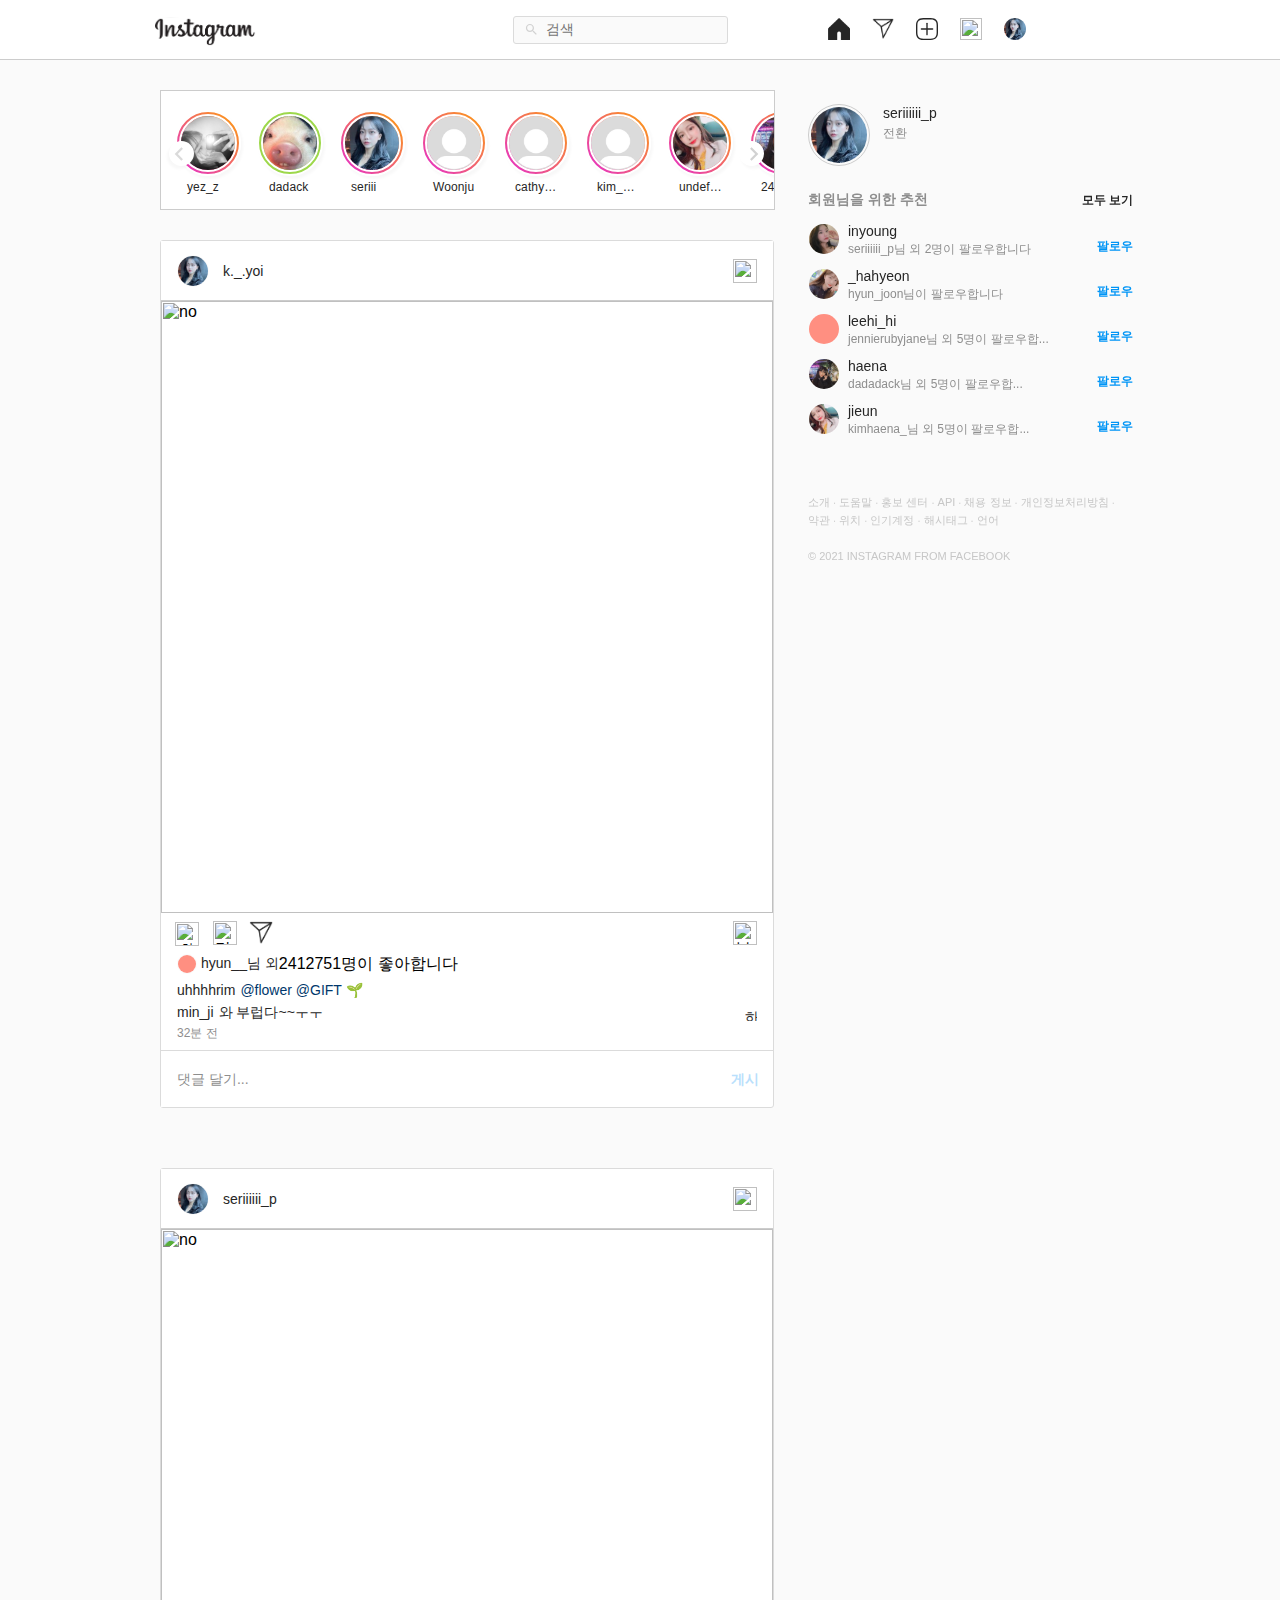
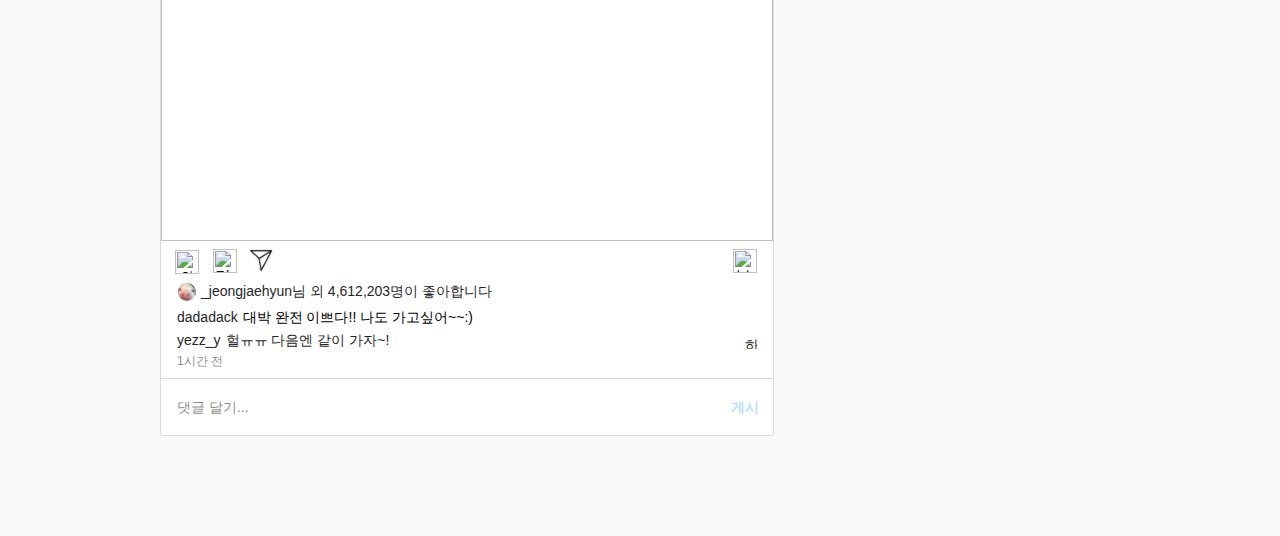
==== commit 965ed72d: "img삭제 및 추가" ====
--- a/main.html
+++ b/main.html
@@ -73,8 +73,8 @@
           </div>
 
           <div class="item">
-            <span class="icon2"><img src="images/circle_0.jpeg" alt="no" /></span>
-            <span class="name">hyunJoon</span>
+            <span class="icon2"><img src="images/circle_no.jpeg" alt="no" /></span>
+            <span class="name">Jinwoo</span>
           </div>
         </div>
         <div class="icon">
@@ -128,8 +128,8 @@
                 <span class="h_uhZ">seriii</span>
               </li>
               <li>
-                <a href="#"><img src="images/circle_0.jpeg" alt="no" /></a>
-                <span class="h_uhZ">jjhyun_joon</span>
+                <a href="#"><img src="images/circle_no.jpeg" alt="no" /></a>
+                <span class="h_uhZ">Woonju</span>
               </li>
               <li>
                 <a href="#"><img src="images/circle_no.jpeg" alt="no" /></a>
@@ -209,7 +209,7 @@
               src="https://s3.ap-northeast-2.amazonaws.com/cdn.wecode.co.kr/bearu/more.png" alt="more">
           </header>
           <div class="main-image">
-            <img src="images/img_2.jpeg" alt="큰 이미지" class="mainPic">
+            <img src="images/party.jpg" alt="no" class="mainPic">
           </div>
           <div class="icons-react">
             <div class="icons-left">
@@ -276,7 +276,7 @@
               src="https://s3.ap-northeast-2.amazonaws.com/cdn.wecode.co.kr/bearu/more.png" alt="more">
           </header>
           <div class="main-image">
-            <img src="images/img_1.jpeg" alt="no" class="mainPic">
+            <img src="images/travel.jpg" alt="no" class="mainPic">
           </div>
           <div class="icons-react">
             <div class="icons-left">
